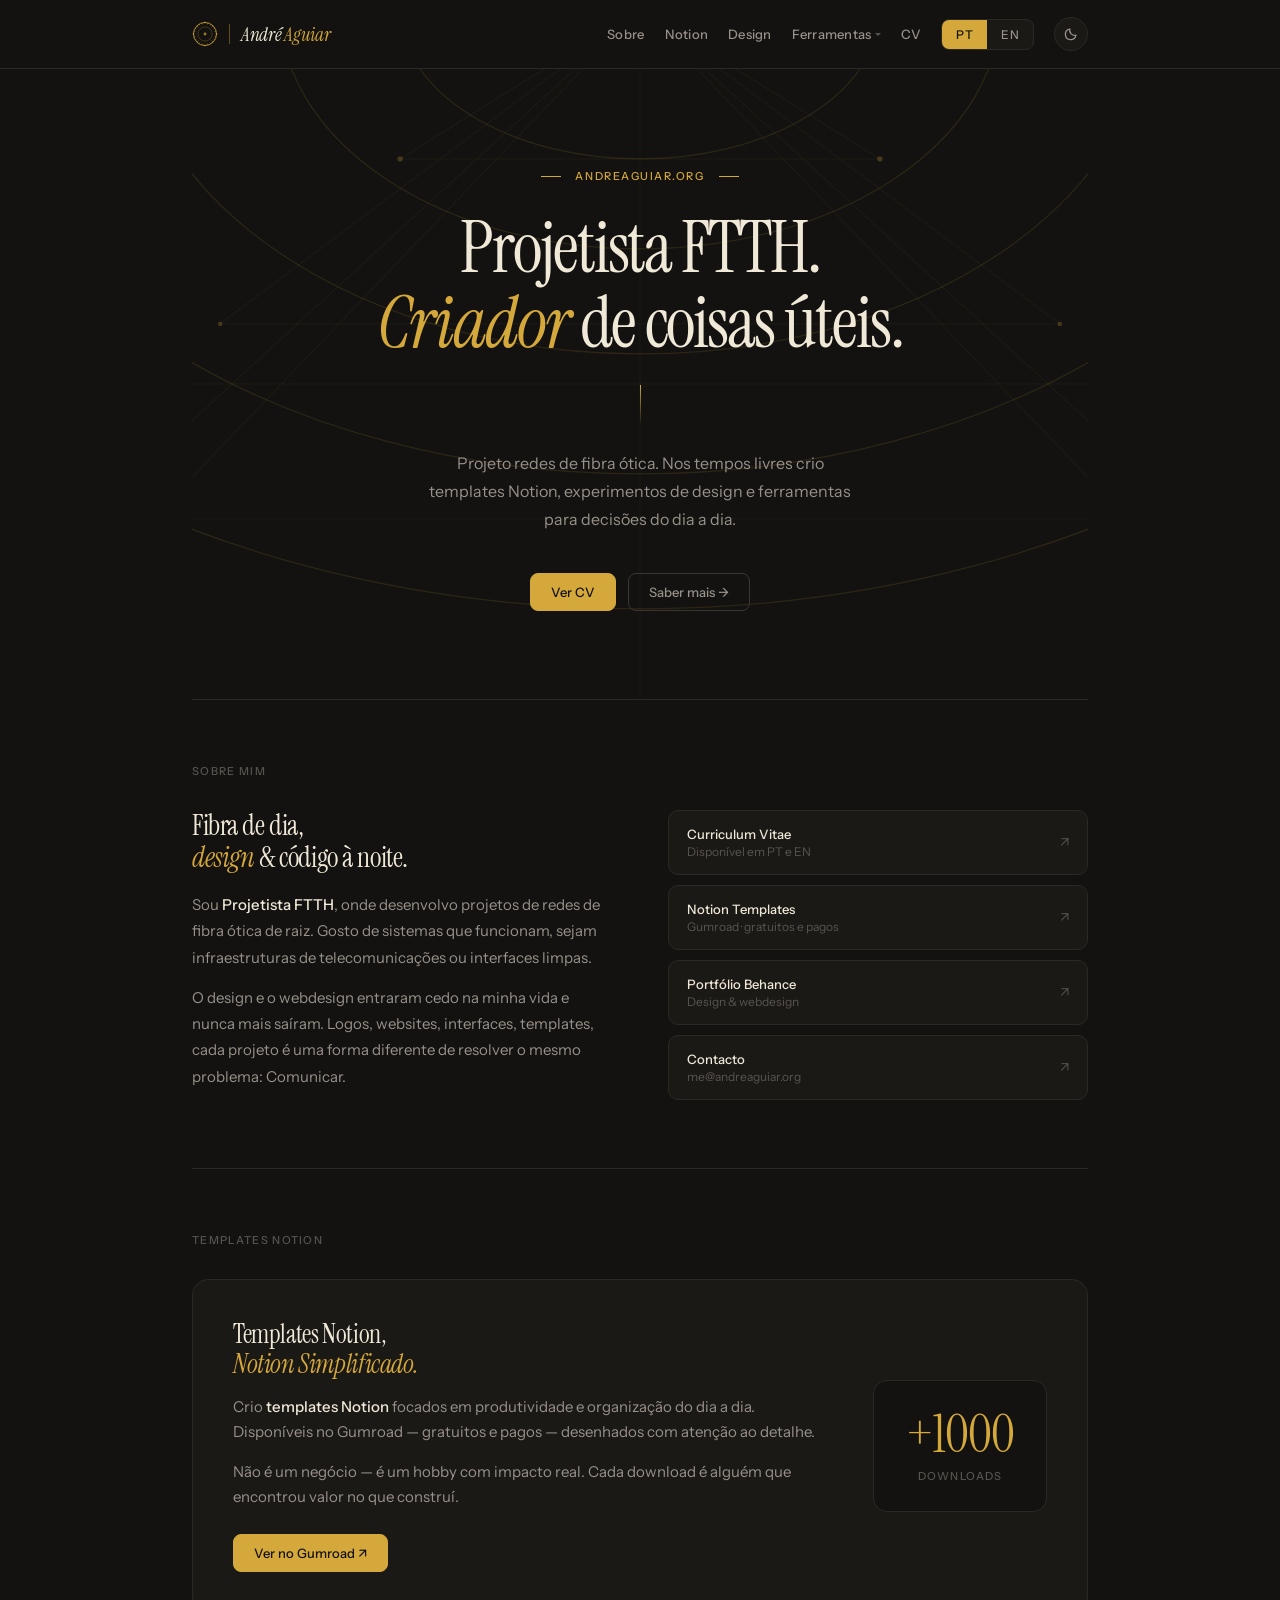
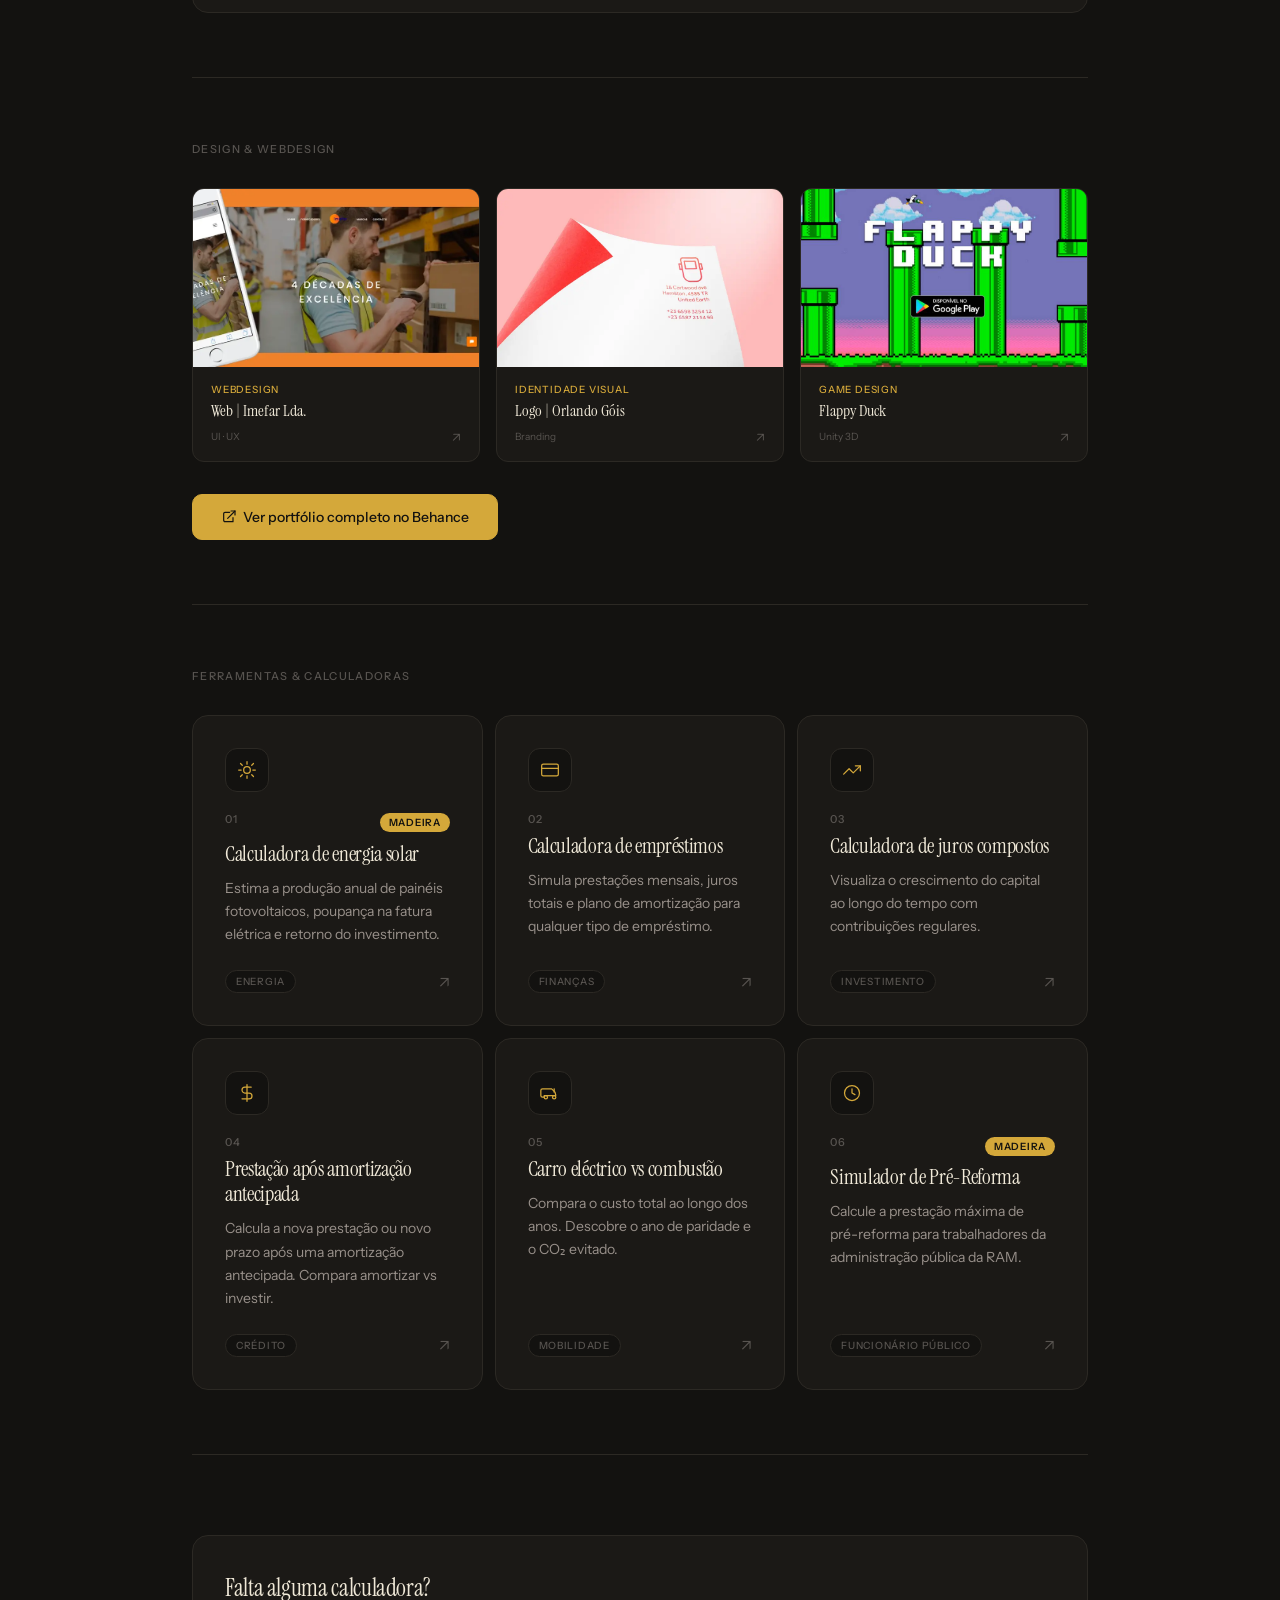
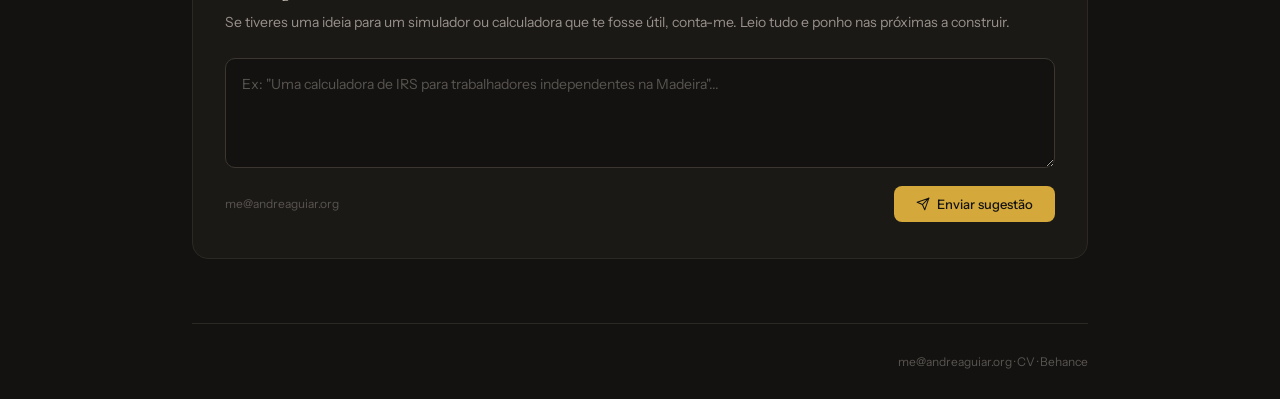
==== index.html @ e35b1e65 "Update about section bio text Co-Authored-By: Claude Sonnet 4.6 <noreply@anthropic.com>" ====
<!DOCTYPE html>
<html lang="pt" data-theme="dark" data-lang="pt">
<head>
  <meta charset="UTF-8">
<link rel="icon" href="favicon.png" type="image/png">
  <meta name="viewport" content="width=device-width, initial-scale=1.0">
  <title>André Aguiar</title>
  <meta name="description" content="Projetista FTTH, designer e criador de ferramentas digitais. Ilha da Madeira, Portugal.">
  <link rel="preconnect" href="https://fonts.googleapis.com">
  <link rel="preconnect" href="https://fonts.gstatic.com" crossorigin>
  <link href="https://fonts.googleapis.com/css2?family=Instrument+Serif:ital@0;1&family=Instrument+Sans:wght@400;500&display=swap" rel="stylesheet">
  <style>
    :root {
      --bg:      #f4efe6;
      --surface: #ece6d8;
      --surface2:#e2dace;
      --border:  #d6cfc2;
      --border2: #c5bdb0;
      --text:    #1c2238;
      --muted:   #5c6070;
      --hint:    #9ca2b2;
      --gold:    #b8912a;
    }
    [data-theme="dark"] {
      --bg:      #131210;
      --surface: #1b1916;
      --surface2:#23211d;
      --border:  #2c2924;
      --border2: #3b3730;
      --text:    #f0e9d8;
      --muted:   #98908a;
      --hint:    #585450;
      --gold:    #d4a83a;
    }
    [data-lang="pt"] [lang="en"] { display: none; }
    [data-lang="en"] [lang="pt"] { display: none; }
    *, *::before, *::after { box-sizing: border-box; margin: 0; padding: 0; }
    html { scroll-behavior: smooth; }
    body {
      font-family: 'Instrument Sans', sans-serif;
      background: var(--bg);
      color: var(--text);
      -webkit-font-smoothing: antialiased;
      transition: background .3s, color .3s;
    }
    a { color: inherit; }
    .wrap { max-width: 960px; margin: 0 auto; padding: 0 32px; }
    header {
      border-bottom: 1px solid var(--border);
      position: sticky; top: 0; z-index: 100;
      background: var(--bg); transition: background .3s;
    }
    .topbar { display: flex; align-items: center; justify-content: space-between; padding: 17px 0; }
    .logo { font-family: 'Instrument Serif', serif; font-size: 19px; text-decoration: none; color: var(--text); letter-spacing: -.015em; }
    .logo em { font-style: italic; color: var(--gold); }
    .nav { display: flex; align-items: center; gap: 20px; }
    .nav a { font-size: 13px; font-weight: 500; color: var(--muted); text-decoration: none; letter-spacing: .02em; transition: color .2s; }
    .nav a:hover { color: var(--text); }
    .lang-toggle { display: flex; border: 1px solid var(--border); border-radius: 8px; overflow: hidden; background: var(--surface); }
    .lang-btn { font-size: 12px; font-weight: 500; padding: 7px 14px; background: transparent; border: none; cursor: pointer; color: var(--muted); font-family: 'Instrument Sans', sans-serif; letter-spacing: .04em; transition: background .15s, color .15s; }
    .lang-btn.active { background: var(--gold); color: var(--bg); }
    .lang-btn:not(.active):hover { color: var(--text); }
    .theme-btn { width: 34px; height: 34px; border-radius: 50%; border: 1px solid var(--border); background: var(--surface); cursor: pointer; display: flex; align-items: center; justify-content: center; color: var(--muted); transition: border-color .2s, color .2s; }
    .theme-btn:hover { border-color: var(--border2); color: var(--text); }
    .theme-btn svg { width: 14px; height: 14px; stroke: currentColor; fill: none; stroke-width: 1.5; }
    .i-sun, .i-moon { display: none; }
    [data-theme="light"] .i-sun  { display: block; }
    [data-theme="dark"]  .i-moon { display: block; }
    /* ── LOGO (navbar) ── */
    .logo { display: inline-flex; align-items: center; gap: 11px; text-decoration: none; color: var(--text); flex-shrink: 0; }
    .logo-divider { width: 1px; height: 20px; background: var(--gold); opacity: .4; flex-shrink: 0; }
    .logo-name { font-family: 'Instrument Serif', serif; font-size: 19px; font-style: italic; font-weight: 400; letter-spacing: -.015em; white-space: nowrap; line-height: 1; }
    .logo-name em { font-style: italic; color: var(--gold); }

    .sec { padding: 64px 0; border-bottom: 1px solid var(--border); }
    .sec:last-of-type { border-bottom: none; }
    .sec-label { font-size: 11px; font-weight: 500; letter-spacing: .12em; text-transform: uppercase; color: var(--hint); margin-bottom: 32px; }
    .btn-outline { display: inline-flex; align-items: center; gap: 6px; font-size: 13px; font-weight: 500; padding: 10px 20px; border-radius: 8px; border: 1px solid var(--border2); background: transparent; color: var(--muted); text-decoration: none; font-family: inherit; transition: border-color .2s, color .2s; }
    .btn-outline:hover { border-color: var(--gold); color: var(--gold); }
    .btn-solid { display: inline-flex; align-items: center; gap: 6px; font-size: 13px; font-weight: 500; padding: 10px 20px; border-radius: 8px; border: 1px solid var(--gold); background: var(--gold); color: var(--bg); text-decoration: none; transition: opacity .2s; }
    .btn-solid:hover { opacity: .82; }
    .hero {
      padding: 100px 0 88px;
      border-bottom: 1px solid var(--border);
      position: relative;
      overflow: hidden;
      text-align: center;
    }
    .hero-bg {
      position: absolute; inset: 0;
      width: 100%; height: 100%;
      pointer-events: none; z-index: 0;
    }
    .hero-content { position: relative; z-index: 1; }
    .hero-kicker {
      font-size: 11px; font-weight: 500; letter-spacing: .14em;
      text-transform: uppercase; color: var(--gold);
      margin-bottom: 28px;
      display: flex; align-items: center; justify-content: center; gap: 14px;
      opacity: 0; animation: hFadeUp .6s ease forwards .05s;
    }
    .hero-kicker::before,
    .hero-kicker::after { content: ''; width: 20px; height: 1px; background: var(--gold); }
    .hero h1 {
      font-family: 'Instrument Serif', serif;
      font-size: clamp(42px, 6vw, 72px);
      font-weight: 400; line-height: 1.04;
      letter-spacing: -.028em; color: var(--text);
      max-width: 700px; margin: 0 auto 24px;
      opacity: 0; animation: hFadeUp .75s ease forwards .18s;
    }
    .hero h1 em { font-style: italic; color: var(--gold); }
    .hero-rule {
      width: 1px; height: 40px;
      background: linear-gradient(to bottom, var(--gold), transparent);
      margin: 0 auto 24px;
      opacity: 0; animation: hFadeUp .6s ease forwards .34s;
    }
    .hero-sub {
      font-size: 16px; color: var(--muted); line-height: 1.75;
      max-width: 440px; margin: 0 auto;
      opacity: 0; animation: hFadeUp .75s ease forwards .44s;
    }
    .hero-ctas {
      display: flex; gap: 12px; margin-top: 40px;
      flex-wrap: wrap; justify-content: center;
      opacity: 0; animation: hFadeUp .75s ease forwards .58s;
    }
    @keyframes hFadeUp {
      from { opacity: 0; transform: translateY(16px); }
      to   { opacity: 1; transform: translateY(0); }
    }
    .about-grid { display: grid; grid-template-columns: 1fr 1fr; gap: 56px; align-items: start; }
    .about-left h2 { font-family: 'Instrument Serif', serif; font-size: 28px; font-weight: 400; letter-spacing: -.015em; color: var(--text); line-height: 1.15; margin-bottom: 18px; }
    .about-left h2 em { font-style: italic; color: var(--gold); }
    .about-left p { font-size: 15px; color: var(--muted); line-height: 1.75; margin-bottom: 14px; }
    .about-left p:last-of-type { margin-bottom: 0; }
    .about-left strong { color: var(--text); font-weight: 500; }
    .about-right { display: flex; flex-direction: column; gap: 10px; }
    .link-card { display: flex; align-items: center; justify-content: space-between; padding: 15px 18px; border-radius: 10px; border: 1px solid var(--border); background: var(--surface); text-decoration: none; transition: border-color .2s, background .2s; }
    .link-card:hover { border-color: var(--gold); background: var(--surface2); }
    .lc-title { font-size: 13px; font-weight: 500; color: var(--text); }
    .lc-sub   { font-size: 12px; color: var(--hint); margin-top: 2px; }
    .lc-arrow { font-size: 14px; color: var(--hint); transition: transform .2s, color .2s; }
    .link-card:hover .lc-arrow { transform: translate(2px,-2px); color: var(--gold); }
    .notion-feature { display: grid; grid-template-columns: 1fr auto; gap: 48px; align-items: center; border: 1px solid var(--border); border-radius: 16px; padding: 40px; background: var(--surface); }
    .notion-text h2 { font-family: 'Instrument Serif', serif; font-size: 26px; font-weight: 400; letter-spacing: -.015em; color: var(--text); line-height: 1.15; margin-bottom: 14px; }
    .notion-text h2 em { font-style: italic; color: var(--gold); }
    .notion-text p { font-size: 15px; color: var(--muted); line-height: 1.7; margin-bottom: 14px; }
    .notion-text p:last-of-type { margin-bottom: 0; }
    .notion-text strong { color: var(--text); font-weight: 500; }
    .notion-ctas { display: flex; gap: 10px; margin-top: 24px; flex-wrap: wrap; }
    .notion-badge { display: flex; flex-direction: column; align-items: center; justify-content: center; border: 1px solid var(--border); border-radius: 14px; padding: 28px 32px; background: var(--bg); min-width: 148px; text-align: center; }
    .notion-badge-num { font-family: 'Instrument Serif', serif; font-size: 52px; font-weight: 400; color: var(--gold); line-height: 1; letter-spacing: -.02em; }
    .notion-badge-lbl { font-size: 11px; font-weight: 500; letter-spacing: .1em; text-transform: uppercase; color: var(--hint); margin-top: 8px; }
    .design-grid { display: grid; grid-template-columns: repeat(3,1fr); gap: 16px; }
    .design-card { border: 1px solid var(--border); border-radius: 12px; background: var(--surface); overflow: hidden; text-decoration: none; display: block; transition: border-color .2s, transform .2s; }
    .design-card:hover { border-color: var(--gold); transform: translateY(-2px); }
    .design-img { width: 100%; aspect-ratio: 16/10; overflow: hidden; background: var(--surface2); }
    .design-img img { width: 100%; height: 100%; object-fit: cover; display: block; transition: transform .3s; }
    .design-card:hover .design-img img { transform: scale(1.04); }
    .design-info { padding: 16px 18px; }
    .design-type { font-size: 10px; font-weight: 500; letter-spacing: .08em; text-transform: uppercase; color: var(--gold); margin-bottom: 5px; }
    .design-title { font-family: 'Instrument Serif', serif; font-size: 16px; font-weight: 400; color: var(--text); line-height: 1.2; }
    .design-footer { display: flex; align-items: center; justify-content: space-between; margin-top: 8px; }
    .design-tag { font-size: 10px; color: var(--hint); }
    .design-arrow { font-size: 13px; color: var(--hint); transition: transform .2s, color .2s; }
    .design-card:hover .design-arrow { transform: translate(2px,-2px); color: var(--gold); }
    .behance-link { display: flex; align-items: center; gap: 8px; margin-top: 24px; font-size: 13px; color: var(--muted); text-decoration: none; transition: color .2s; }
    .behance-link:hover { color: var(--gold); }
    /* ── NAV DROPDOWN ── */
    .nav-has-drop { position: relative; display: flex; align-items: center; }
    .nav-drop-trigger { font-size: 13px; font-weight: 500; color: var(--muted); text-decoration: none; letter-spacing: .02em; transition: color .2s; display: inline-flex; align-items: center; gap: 3px; cursor: default; background: none; border: none; padding: 0; font-family: inherit; }
    .nav-drop-trigger::after { content: ''; display: inline-block; width: 0; height: 0; border-left: 3px solid transparent; border-right: 3px solid transparent; border-top: 3.5px solid currentColor; opacity: .5; transition: transform .2s, opacity .2s; margin-top: 1px; }
    .nav-has-drop:hover .nav-drop-trigger, .nav-drop-trigger.is-open { color: var(--text); }
    .nav-drop-trigger.is-open::after { transform: rotate(180deg); opacity: 1; }

    .nav-drop {
      position: fixed;
      width: 376px;
      background: var(--surface);
      border: 1px solid var(--border);
      border-radius: 14px;
      box-shadow: 0 12px 40px rgba(0,0,0,.18), 0 2px 10px rgba(0,0,0,.08);
      padding: 7px;
      display: grid;
      grid-template-columns: 1fr 1fr;
      gap: 3px;
      opacity: 0;
      pointer-events: none;
      transform: translateX(-50%) translateY(-6px);
      transition: opacity .18s ease, transform .18s ease;
      z-index: 999;
    }
    .nav-drop.open { opacity: 1; pointer-events: auto; transform: translateX(-50%) translateY(0); }
    .nd-item { display: flex; align-items: center; gap: 9px; padding: 9px 10px; border-radius: 9px; text-decoration: none; transition: background .15s; }
    .nd-item:not(.nd-maint):hover { background: var(--surface2); }
    .nd-icon { width: 30px; height: 30px; flex-shrink: 0; border-radius: 7px; border: 1px solid var(--border); background: var(--bg); display: flex; align-items: center; justify-content: center; transition: border-color .15s; }
    .nd-item:hover .nd-icon { border-color: var(--gold); }
    .nd-icon svg { width: 13px; height: 13px; stroke: var(--gold); fill: none; stroke-width: 1.6; stroke-linecap: round; stroke-linejoin: round; }
    .nd-body { display: flex; flex-direction: column; gap: 2px; min-width: 0; }
    .nd-name { font-size: 12px; font-weight: 500; color: var(--text); line-height: 1.3; display: block; }
    .nd-tag { font-size: 10px; color: var(--hint); letter-spacing: .05em; text-transform: uppercase; display: block; }
    .nd-maint { opacity: .42; cursor: default; }
    .nd-maint .nd-tag { border: 1px dashed var(--hint); border-radius: 20px; padding: 1px 6px; display: inline-block; margin-top: 1px; }

    .tools-grid { display: grid; grid-template-columns: repeat(auto-fill, minmax(280px,1fr)); gap: 12px; }
    .t-card { background: var(--surface); border: 1px solid var(--border); border-radius: 16px; padding: 32px; display: flex; flex-direction: column; text-decoration: none; transition: border-color .2s, background .2s, transform .2s; }
    .t-card:hover { border-color: var(--gold); background: var(--surface2); transform: translateY(-3px); }
    .t-icon { width: 44px; height: 44px; border-radius: 12px; border: 1px solid var(--border); background: var(--bg); display: flex; align-items: center; justify-content: center; margin-bottom: 20px; flex-shrink: 0; transition: border-color .2s; }
    .t-icon svg { width: 20px; height: 20px; stroke: var(--gold); fill: none; stroke-width: 1.5; stroke-linecap: round; stroke-linejoin: round; }
    .t-card:hover .t-icon { border-color: var(--gold); }
    .t-num { font-size: 11px; color: var(--hint); font-weight: 500; letter-spacing: .1em; margin-bottom: 8px; }
    .t-card h3 { font-family: 'Instrument Serif', serif; font-size: 21px; font-weight: 400; color: var(--text); line-height: 1.2; letter-spacing: -.015em; margin-bottom: 10px; }
    .t-card p { font-size: 14px; color: var(--muted); line-height: 1.65; flex: 1; margin-bottom: 24px; }
    .t-foot { display: flex; align-items: center; justify-content: space-between; margin-top: auto; }
    .t-tag { font-size: 10px; font-weight: 500; padding: 4px 10px; border-radius: 20px; background: var(--bg); color: var(--hint); text-transform: uppercase; letter-spacing: .07em; border: 1px solid var(--border); }
    .t-arrow { font-size: 16px; color: var(--hint); transition: transform .2s, color .2s; }
    .t-card:hover .t-arrow { transform: translate(3px,-3px); color: var(--gold); }
    .t-card.soon { pointer-events: none; opacity: .72; }
    .t-card.soon:hover { border-color: var(--border); background: var(--surface); transform: none; }
    .t-card.manutencao { pointer-events: none; opacity: .6; }
    .t-card.manutencao:hover { border-color: var(--border); background: var(--surface); transform: none; }
    .t-badge-manut { font-size: 10px; font-weight: 600; padding: 4px 10px; border-radius: 20px; background: var(--bg); color: var(--hint); text-transform: uppercase; letter-spacing: .07em; border: 1px dashed var(--hint); display: flex; align-items: center; gap: 5px; }
    .t-badge-manut::before { content: ''; display: inline-block; width: 6px; height: 6px; border-radius: 50%; background: var(--hint); animation: blink 1.4s ease-in-out infinite; }
    @keyframes blink { 0%,100%{opacity:1} 50%{opacity:.3} }
    .t-badge-ram { font-size: 10px; font-weight: 600; padding: 3px 9px; border-radius: 20px; background: var(--gold); color: var(--bg); text-transform: uppercase; letter-spacing: .07em; flex-shrink: 0; }
    .t-num-row { display: flex; align-items: center; justify-content: space-between; margin-bottom: 8px; }
    /* ── SUGGEST BOX ── */
    .suggest-card { background: var(--surface); border: 1px solid var(--border); border-radius: 16px; padding: 36px 32px; }
    .suggest-card h3 { font-family: 'Instrument Serif', serif; font-size: 24px; font-weight: 400; color: var(--text); margin-bottom: 8px; letter-spacing: -.015em; }
    .suggest-card > p { font-size: 14px; color: var(--muted); margin-bottom: 24px; line-height: 1.65; }
    .suggest-textarea { width: 100%; min-height: 110px; padding: 14px 16px; font-family: 'Instrument Sans', sans-serif; font-size: 14px; color: var(--text); background: var(--bg); border: 1px solid var(--border2); border-radius: 10px; resize: vertical; outline: none; transition: border-color .2s; line-height: 1.6; }
    .suggest-textarea:focus { border-color: var(--gold); }
    .suggest-textarea::placeholder { color: var(--hint); }
    .suggest-footer { display: flex; align-items: center; justify-content: space-between; margin-top: 14px; flex-wrap: wrap; gap: 10px; }
    .suggest-note { font-size: 12px; color: var(--hint); }
    .suggest-btn { display: inline-flex; align-items: center; gap: 7px; padding: 10px 22px; background: var(--gold); color: var(--bg); border: none; border-radius: 8px; font-family: 'Instrument Sans', sans-serif; font-size: 13px; font-weight: 500; cursor: pointer; transition: opacity .2s; }
    .suggest-btn:hover { opacity: .82; }
    .suggest-btn:disabled { opacity: .45; cursor: default; }
    .t-soon {
      display: inline-flex; align-items: center; gap: 5px;
      font-size: 10px; font-weight: 500; letter-spacing: .1em; text-transform: uppercase;
      color: var(--gold); background: transparent;
      border: 1px solid var(--gold); border-radius: 20px;
      padding: 3px 10px; margin-bottom: 10px;
    }
    footer { border-top: 1px solid var(--border); padding: 30px 0; display: flex; align-items: center; justify-content: space-between; flex-wrap: wrap; gap: 12px; }
    .f-left { display: flex; align-items: center; gap: 8px; }
    .dot { width: 7px; height: 7px; border-radius: 50%; background: #4caf7d; }
    footer p { font-size: 12px; color: var(--hint); }
    footer a { color: var(--hint); text-decoration: none; transition: color .2s; }
    footer a:hover { color: var(--muted); }
    @media (max-width: 720px) {
      .wrap { padding: 0 20px; }
      .hero { padding: 64px 0 52px; }
      .about-grid { grid-template-columns: 1fr; gap: 36px; }
      .notion-feature { grid-template-columns: 1fr; gap: 28px; padding: 28px; }
      .design-grid { grid-template-columns: 1fr 1fr; }
      .nav a { display: none; }
      .lang-toggle, .theme-btn { display: flex; }
    }
    @media (max-width: 480px) {
      .design-grid { grid-template-columns: 1fr; }
    }
  </style>
</head>
<body>
<header>
  <div class="wrap">
    <nav class="topbar">
      <a class="logo" href="#">
        <svg width="26" height="26" viewBox="0 0 44 44" fill="none" color="var(--gold)" aria-hidden="true">
          <circle cx="22" cy="22" r="19.5" stroke="currentColor" stroke-width="1.4"/>
          <circle cx="22" cy="22" r="12" stroke="currentColor" stroke-width="0.85" opacity=".5"/>
          <circle cx="22" cy="22" r="2.4" fill="currentColor" opacity=".7"/>
          <polygon points="22,0.5 23.5,4 22,2.8 20.5,4" fill="currentColor"/>
          <polygon points="22,43.5 20.5,40 22,41.2 23.5,40" fill="currentColor"/>
          <polygon points="43.5,22 40,20.5 41.2,22 40,23.5" fill="currentColor"/>
          <polygon points="0.5,22 4,23.5 2.8,22 4,20.5" fill="currentColor"/>
          <g stroke="currentColor" opacity=".7">
            <line x1="22" y1="2.5" x2="22" y2="5.2" stroke-width="0.85" transform="rotate(15 22 22)"/>
            <line x1="22" y1="2.5" x2="22" y2="5.2" stroke-width="0.85" transform="rotate(30 22 22)"/>
            <line x1="22" y1="2.5" x2="22" y2="6.2" stroke-width="1.1"  transform="rotate(45 22 22)"/>
            <line x1="22" y1="2.5" x2="22" y2="5.2" stroke-width="0.85" transform="rotate(60 22 22)"/>
            <line x1="22" y1="2.5" x2="22" y2="5.2" stroke-width="0.85" transform="rotate(75 22 22)"/>
            <line x1="22" y1="2.5" x2="22" y2="5.2" stroke-width="0.85" transform="rotate(105 22 22)"/>
            <line x1="22" y1="2.5" x2="22" y2="5.2" stroke-width="0.85" transform="rotate(120 22 22)"/>
            <line x1="22" y1="2.5" x2="22" y2="6.2" stroke-width="1.1"  transform="rotate(135 22 22)"/>
            <line x1="22" y1="2.5" x2="22" y2="5.2" stroke-width="0.85" transform="rotate(150 22 22)"/>
            <line x1="22" y1="2.5" x2="22" y2="5.2" stroke-width="0.85" transform="rotate(165 22 22)"/>
            <line x1="22" y1="2.5" x2="22" y2="5.2" stroke-width="0.85" transform="rotate(195 22 22)"/>
            <line x1="22" y1="2.5" x2="22" y2="5.2" stroke-width="0.85" transform="rotate(210 22 22)"/>
            <line x1="22" y1="2.5" x2="22" y2="6.2" stroke-width="1.1"  transform="rotate(225 22 22)"/>
            <line x1="22" y1="2.5" x2="22" y2="5.2" stroke-width="0.85" transform="rotate(240 22 22)"/>
            <line x1="22" y1="2.5" x2="22" y2="5.2" stroke-width="0.85" transform="rotate(255 22 22)"/>
            <line x1="22" y1="2.5" x2="22" y2="5.2" stroke-width="0.85" transform="rotate(285 22 22)"/>
            <line x1="22" y1="2.5" x2="22" y2="5.2" stroke-width="0.85" transform="rotate(300 22 22)"/>
            <line x1="22" y1="2.5" x2="22" y2="6.2" stroke-width="1.1"  transform="rotate(315 22 22)"/>
            <line x1="22" y1="2.5" x2="22" y2="5.2" stroke-width="0.85" transform="rotate(330 22 22)"/>
            <line x1="22" y1="2.5" x2="22" y2="5.2" stroke-width="0.85" transform="rotate(345 22 22)"/>
          </g>
        </svg>
        <div class="logo-divider"></div>
        <span class="logo-name">André <em>Aguiar</em></span>
      </a>
      <div class="nav">
        <a lang="pt" href="#sobre">Sobre</a>
        <a lang="en" href="#sobre">About</a>
        <a href="#notion">Notion</a>
        <a href="#design">Design</a>
        <div class="nav-has-drop" id="navHasDrop">
          <button class="nav-drop-trigger" lang="pt" id="ndTriggerPT">Ferramentas</button>
          <button class="nav-drop-trigger" lang="en" id="ndTriggerEN">Tools</button>
        </div>
        <a href="cv.html">CV</a>
        <div class="lang-toggle">
          <button class="lang-btn active" id="btnPT">PT</button>
          <button class="lang-btn" id="btnEN">EN</button>
        </div>
        <button class="theme-btn" id="themeBtn" aria-label="Alternar tema">
          <svg class="i-sun" viewBox="0 0 16 16"><circle cx="8" cy="8" r="3"/><line x1="8" y1="1" x2="8" y2="2.5"/><line x1="8" y1="13.5" x2="8" y2="15"/><line x1="1" y1="8" x2="2.5" y2="8"/><line x1="13.5" y1="8" x2="15" y2="8"/><line x1="3.05" y1="3.05" x2="4.1" y2="4.1"/><line x1="11.9" y1="11.9" x2="12.95" y2="12.95"/><line x1="12.95" y1="3.05" x2="11.9" y2="4.1"/><line x1="4.1" y1="11.9" x2="3.05" y2="12.95"/></svg>
          <svg class="i-moon" viewBox="0 0 16 16"><path d="M13.5 9.5A6 6 0 0 1 6.5 2.5a6 6 0 1 0 7 7z"/></svg>
        </button>
      </div>
    </nav>
  </div>
</header>

<main>
<div class="wrap">
  <section class="hero">
    <svg class="hero-bg" viewBox="0 0 960 420" preserveAspectRatio="xMidYMid slice" aria-hidden="true" fill="none">
      <g opacity=".13" stroke="var(--gold)" stroke-width=".8">
        <ellipse cx="480" cy="-40" rx="160" ry="100"/>
        <ellipse cx="480" cy="-40" rx="240" ry="160"/>
        <ellipse cx="480" cy="-40" rx="340" ry="230"/>
        <ellipse cx="480" cy="-40" rx="460" ry="310"/>
        <ellipse cx="480" cy="-40" rx="600" ry="400"/>
      </g>
      <line x1="480" y1="0" x2="480" y2="420" stroke="var(--gold)" stroke-width=".5" opacity=".07"/>
      <line x1="0" y1="210" x2="960" y2="210" stroke="var(--gold)" stroke-width=".5" opacity=".07"/>
      <g fill="var(--gold)" opacity=".25">
        <circle cx="480" cy="-40" r="2.5"/>
        <circle cx="320" cy="60"  r="1.8"/>
        <circle cx="640" cy="60"  r="1.8"/>
        <circle cx="200" cy="170" r="1.5"/>
        <circle cx="760" cy="170" r="1.5"/>
        <circle cx="110" cy="300" r="1.3"/>
        <circle cx="850" cy="300" r="1.3"/>
      </g>
      <g stroke="var(--gold)" stroke-width=".5" opacity=".09">
        <line x1="480" y1="-40" x2="320" y2="60"/>
        <line x1="480" y1="-40" x2="640" y2="60"/>
        <line x1="480" y1="-40" x2="200" y2="170"/>
        <line x1="480" y1="-40" x2="760" y2="170"/>
        <line x1="480" y1="-40" x2="110" y2="300"/>
        <line x1="480" y1="-40" x2="850" y2="300"/>
        <line x1="480" y1="-40" x2="40"  y2="420"/>
        <line x1="480" y1="-40" x2="920" y2="420"/>
      </g>
      <g stroke="var(--gold)" stroke-width=".5" opacity=".07">
        <line x1="320" y1="60"  x2="640" y2="60"/>
        <line x1="200" y1="170" x2="760" y2="170"/>
        <line x1="110" y1="300" x2="850" y2="300"/>
      </g>
      <g stroke="var(--gold)" stroke-width=".7" opacity=".12">
        <path d="M0 40 L0 0 L40 0"/>
        <path d="M960 40 L960 0 L920 0"/>
        <path d="M0 380 L0 420 L40 420"/>
        <path d="M960 380 L960 420 L920 420"/>
      </g>
    </svg>
    <div class="hero-content">
      <p class="hero-kicker">andreaguiar.org</p>
      <h1>
        <span lang="pt">Projetista FTTH.<br><em>Criador</em> de coisas úteis.</span>
        <span lang="en">FTTH Designer.<br><em>Builder</em> of useful things.</span>
      </h1>
      <div class="hero-rule"></div>
      <p class="hero-sub" lang="pt">Projeto redes de fibra ótica. Nos tempos livres crio templates Notion, experimentos de design e ferramentas para decisões do dia a dia.</p>
      <p class="hero-sub" lang="en">I design fibre optic networks. In my spare time I build Notion templates, design experiments and tools for everyday decisions.</p>
      <div class="hero-ctas">
        <a class="btn-solid" href="cv.html"><span lang="pt">Ver CV</span><span lang="en">View CV</span></a>
        <a class="btn-outline" href="#sobre"><span lang="pt">Saber mais →</span><span lang="en">Learn more →</span></a>
      </div>
    </div>
  </section>
  <section class="sec" id="sobre">
    <p class="sec-label" lang="pt">sobre mim</p>
    <p class="sec-label" lang="en">about</p>
    <div class="about-grid">
      <div class="about-left">
        <h2>
          <span lang="pt">Fibra de dia,<br><em>design</em> &amp; código à noite.</span>
          <span lang="en">Fibre by day,<br><em>design</em> &amp; code by night.</span>
        </h2>
        <p lang="pt">Sou <strong>Projetista FTTH</strong>, onde desenvolvo projetos de redes de fibra ótica de raiz. Gosto de sistemas que funcionam, sejam infraestruturas de telecomunicações ou interfaces limpas.</p>
        <p lang="en">I'm an <strong>FTTH Designer</strong>, developing fibre optic network projects from scratch. I like systems that work, whether that's telecom infrastructure or clean interfaces.</p>
        <p lang="pt">O design e o webdesign entraram cedo na minha vida e nunca mais saíram. Logos, websites, interfaces, templates, cada projeto é uma forma diferente de resolver o mesmo problema: Comunicar.</p>
        <p lang="en">Design and webdesign came into my life early and never left. Logos, websites, interfaces, templates — each project is a different way of solving the same problem: Communicate.</p>
      </div>
      <div class="about-right">
        <a class="link-card" href="cv.html">
          <div><div class="lc-title">Curriculum Vitae</div><div class="lc-sub" lang="pt">Disponível em PT e EN</div><div class="lc-sub" lang="en">Available in PT and EN</div></div>
          <span class="lc-arrow">↗</span>
        </a>
        <a class="link-card" href="https://andre1aguiar.gumroad.com/" target="_blank" rel="noopener">
          <div><div class="lc-title">Notion Templates</div><div class="lc-sub" lang="pt">Gumroad · gratuitos e pagos</div><div class="lc-sub" lang="en">Gumroad · free &amp; paid</div></div>
          <span class="lc-arrow">↗</span>
        </a>
        <a class="link-card" href="https://www.behance.net/andreaguiar007" target="_blank" rel="noopener">
          <div><div class="lc-title" lang="pt">Portfólio Behance</div><div class="lc-title" lang="en">Behance Portfolio</div><div class="lc-sub">Design &amp; webdesign</div></div>
          <span class="lc-arrow">↗</span>
        </a>
        <a class="link-card" href="mailto:me@andreaguiar.org">
          <div><div class="lc-title" lang="pt">Contacto</div><div class="lc-title" lang="en">Contact</div><div class="lc-sub">me@andreaguiar.org</div></div>
          <span class="lc-arrow">↗</span>
        </a>
      </div>
    </div>
  </section>
  <section class="sec" id="notion">
    <p class="sec-label" lang="pt">templates notion</p>
    <p class="sec-label" lang="en">notion templates</p>
    <div class="notion-feature">
      <div class="notion-text">
        <h2><span lang="pt">Templates Notion,<br><em>Notion Simplificado.</em></span><span lang="en">Personal organisation,<br><em>simplified.</em></span></h2>
        <p lang="pt">Crio <strong>templates Notion</strong> focados em produtividade e organização do dia a dia. Disponíveis no Gumroad — gratuitos e pagos — desenhados com atenção ao detalhe.</p>
        <p lang="en">I build <strong>Notion templates</strong> focused on productivity and day-to-day organisation. Available on Gumroad — free and paid — designed with care.</p>
        <p lang="pt">Não é um negócio — é um hobby com impacto real. Cada download é alguém que encontrou valor no que construí.</p>
        <p lang="en">Not a business — a hobby with real impact. Every download is someone who found value in what I built.</p>
        <div class="notion-ctas">
          <a class="btn-solid" href="https://andre1aguiar.gumroad.com/" target="_blank" rel="noopener"><span lang="pt">Ver no Gumroad ↗</span><span lang="en">View on Gumroad ↗</span></a>
        </div>
      </div>
      <div class="notion-badge">
        <div class="notion-badge-num">+1000</div>
        <div class="notion-badge-lbl">downloads</div>
      </div>
    </div>
  </section>
  <section class="sec" id="design">
    <p class="sec-label">design &amp; webdesign</p>
    <div class="design-grid">
      <a class="design-card" href="https://www.behance.net/gallery/81604955/Web-Imefar-Lda" target="_blank" rel="noopener">
        <div class="design-img"><img src="[data-uri]" alt="Web design Imefar Lda." loading="lazy"></div>
        <div class="design-info">
          <div class="design-type">Webdesign</div>
          <div class="design-title">Web | Imefar Lda.</div>
          <div class="design-footer"><span class="design-tag">UI · UX</span><span class="design-arrow">↗</span></div>
        </div>
      </a>
      <a class="design-card" href="https://www.behance.net/gallery/69908757/Logo-Orlando-Gois-Serralharia-e-Canalizacoes" target="_blank" rel="noopener">
        <div class="design-img"><img src="[data-uri]" alt="Logo Orlando Góis" loading="lazy"></div>
        <div class="design-info">
          <div class="design-type" lang="pt">Identidade visual</div>
          <div class="design-type" lang="en">Brand identity</div>
          <div class="design-title">Logo | Orlando Góis</div>
          <div class="design-footer"><span class="design-tag">Branding</span><span class="design-arrow">↗</span></div>
        </div>
      </a>
      <a class="design-card" href="https://www.behance.net/gallery/75807887/Game-Design-Flappy-Duck" target="_blank" rel="noopener">
        <div class="design-img"><img src="[data-uri]" alt="Game Design Flappy Duck" loading="lazy"></div>
        <div class="design-info">
          <div class="design-type">Game design</div>
          <div class="design-title">Flappy Duck</div>
          <div class="design-footer"><span class="design-tag">Unity 3D</span><span class="design-arrow">↗</span></div>
        </div>
      </a>
    </div>
    <div style="margin-top:32px;">
      <a class="btn-solid" href="https://www.behance.net/andreaguiar007" target="_blank" rel="noopener" style="font-size:14px;padding:13px 28px;border-radius:10px;">
        <svg width="16" height="16" viewBox="0 0 24 24" fill="none" stroke="currentColor" stroke-width="1.8" stroke-linecap="round" stroke-linejoin="round"><path d="M18 13v6m0 0H6a2 2 0 0 1-2-2V7a2 2 0 0 1 2-2h7"/><polyline points="15 3 21 3 21 9"/><line x1="10" y1="14" x2="21" y2="3"/></svg>
        <span lang="pt">Ver portfólio completo no Behance</span>
        <span lang="en">View full portfolio on Behance</span>
      </a>
    </div>
  </section>
  <section class="sec" id="ferramentas">
    <p class="sec-label" lang="pt">ferramentas &amp; calculadoras</p>
    <p class="sec-label" lang="en">tools &amp; calculators</p>
    <div class="tools-grid">

      <a class="t-card" href="solar.html">
        <div class="t-icon"><svg viewBox="0 0 24 24"><circle cx="12" cy="12" r="4"/><line x1="12" y1="2" x2="12" y2="5"/><line x1="12" y1="19" x2="12" y2="22"/><line x1="4.22" y1="4.22" x2="6.34" y2="6.34"/><line x1="17.66" y1="17.66" x2="19.78" y2="19.78"/><line x1="2" y1="12" x2="5" y2="12"/><line x1="19" y1="12" x2="22" y2="12"/><line x1="4.22" y1="19.78" x2="6.34" y2="17.66"/><line x1="17.66" y1="6.34" x2="19.78" y2="4.22"/></svg></div>
        <div class="t-num-row"><span class="t-num">01</span><span class="t-badge-ram">Madeira</span></div>
        <h3 lang="pt">Calculadora de energia solar</h3>
        <h3 lang="en">Solar energy calculator</h3>
        <p lang="pt">Estima a produção anual de painéis fotovoltaicos, poupança na fatura elétrica e retorno do investimento.</p>
        <p lang="en">Estimates annual panel output, electricity bill savings and return on investment.</p>
        <div class="t-foot"><span class="t-tag" lang="pt">energia</span><span class="t-tag" lang="en">energy</span><span class="t-arrow">↗</span></div>
      </a>

      <a class="t-card" href="emprestimos.html">
        <div class="t-icon"><svg viewBox="0 0 24 24"><rect x="2" y="5" width="20" height="14" rx="2"/><line x1="2" y1="10" x2="22" y2="10"/></svg></div>
        <span class="t-num">02</span>
        <h3 lang="pt">Calculadora de empréstimos</h3>
        <h3 lang="en">Loan calculator</h3>
        <p lang="pt">Simula prestações mensais, juros totais e plano de amortização para qualquer tipo de empréstimo.</p>
        <p lang="en">Simulates monthly payments, total interest and amortisation plan for any type of loan.</p>
        <div class="t-foot"><span class="t-tag" lang="pt">finanças</span><span class="t-tag" lang="en">finance</span><span class="t-arrow">↗</span></div>
      </a>

      <a class="t-card" href="juros-compostos.html">
        <div class="t-icon"><svg viewBox="0 0 24 24"><polyline points="22 7 13.5 15.5 8.5 10.5 2 17"/><polyline points="16 7 22 7 22 13"/></svg></div>
        <span class="t-num">03</span>
        <h3 lang="pt">Calculadora de juros compostos</h3>
        <h3 lang="en">Compound interest calculator</h3>
        <p lang="pt">Visualiza o crescimento do capital ao longo do tempo com contribuições regulares.</p>
        <p lang="en">Visualises capital growth over time with regular contributions.</p>
        <div class="t-foot"><span class="t-tag" lang="pt">investimento</span><span class="t-tag" lang="en">investment</span><span class="t-arrow">↗</span></div>
      </a>

      <a class="t-card" href="amortizacao.html">
        <div class="t-icon"><svg viewBox="0 0 24 24"><path d="M12 2v20M17 5H9.5a3.5 3.5 0 1 0 0 7h5a3.5 3.5 0 1 1 0 7H6"/></svg></div>
        <span class="t-num">04</span>
        <h3 lang="pt">Prestação após amortização antecipada</h3>
        <h3 lang="en">Payment after early repayment</h3>
        <p lang="pt">Calcula a nova prestação ou novo prazo após uma amortização antecipada. Compara amortizar vs investir.</p>
        <p lang="en">Calculates the new payment or new term after early repayment. Compares prepaying vs investing.</p>
        <div class="t-foot"><span class="t-tag" lang="pt">crédito</span><span class="t-tag" lang="en">credit</span><span class="t-arrow">↗</span></div>
      </a>

      <a class="t-card" href="eletrico-vs-combustao.html">
        <div class="t-icon"><svg viewBox="0 0 24 24"><path d="M5 17H3a2 2 0 0 1-2-2V9a2 2 0 0 1 2-2h11l4 4 1 4H5z"/><circle cx="7" cy="17" r="2"/><circle cx="17" cy="17" r="2"/><path d="M17 11V7"/></svg></div>
        <span class="t-num">05</span>
        <h3 lang="pt">Carro eléctrico vs combustão</h3>
        <h3 lang="en">Electric vs combustion car</h3>
        <p lang="pt">Compara o custo total ao longo dos anos. Descobre o ano de paridade e o CO₂ evitado.</p>
        <p lang="en">Compares total cost over the years. Discover the parity year and CO₂ avoided.</p>
        <div class="t-foot"><span class="t-tag" lang="pt">mobilidade</span><span class="t-tag" lang="en">mobility</span><span class="t-arrow">↗</span></div>
      </a>

      <a class="t-card" href="pre-reforma.html">
        <div class="t-icon"><svg viewBox="0 0 24 24" fill="none" stroke="currentColor" stroke-width="1.5" stroke-linecap="round" stroke-linejoin="round"><circle cx="12" cy="12" r="9"/><polyline points="12 7 12 12 15.5 14"/></svg></div>
        <div class="t-num-row"><span class="t-num">06</span><span class="t-badge-ram">Madeira</span></div>
        <h3 lang="pt">Simulador de Pré-Reforma</h3>
        <h3 lang="en">Pre-Retirement Simulator</h3>
        <p lang="pt">Calcule a prestação máxima de pré-reforma para trabalhadores da administração pública da RAM.</p>
        <p lang="en">Calculate the maximum pre-retirement allowance for RAM public administration workers.</p>
        <div class="t-foot"><span class="t-tag" lang="pt">funcionário público</span><span class="t-tag" lang="en">public sector</span><span class="t-arrow">↗</span></div>
      </a>

    </div>
  </section>

  <section class="sec" id="sugestoes" style="margin-top:16px;">
    <div class="suggest-card">
      <h3 lang="pt">Falta alguma calculadora?</h3>
      <h3 lang="en">Missing a calculator?</h3>
      <p lang="pt">Se tiveres uma ideia para um simulador ou calculadora que te fosse útil, conta-me. Leio tudo e ponho nas próximas a construir.</p>
      <p lang="en">If you have an idea for a simulator or calculator that would be useful to you, let me know. I read everything and add it to the build queue.</p>
      <textarea class="suggest-textarea" id="suggestText" lang="pt" placeholder="Ex: &quot;Uma calculadora de IRS para trabalhadores independentes na Madeira&quot;..."></textarea>
      <div class="suggest-footer">
        <span class="suggest-note">me@andreaguiar.org</span>
        <button class="suggest-btn" id="suggestBtn" onclick="enviarSugestao()">
          <svg width="14" height="14" viewBox="0 0 24 24" fill="none" stroke="currentColor" stroke-width="1.8" stroke-linecap="round" stroke-linejoin="round"><line x1="22" y1="2" x2="11" y2="13"/><polygon points="22 2 15 22 11 13 2 9 22 2"/></svg>
          <span lang="pt">Enviar sugestão</span>
          <span lang="en">Send suggestion</span>
        </button>
      </div>
    </div>
  </section>

</div>
</main>

<div class="wrap">
  <footer>
    <div class="f-left"></div>
    <p><a href="mailto:me@andreaguiar.org">me@andreaguiar.org</a> · <a href="cv.html">CV</a> · <a href="https://www.behance.net/andreaguiar007" target="_blank" rel="noopener">Behance</a></p>
  </footer>
</div>

<!-- NAV DROPDOWN PANEL -->
<div class="nav-drop" id="navDrop" role="menu">

  <a class="nd-item" href="solar.html">
    <span class="nd-icon"><svg viewBox="0 0 24 24"><circle cx="12" cy="12" r="4"/><line x1="12" y1="2" x2="12" y2="5"/><line x1="12" y1="19" x2="12" y2="22"/><line x1="4.22" y1="4.22" x2="6.34" y2="6.34"/><line x1="17.66" y1="17.66" x2="19.78" y2="19.78"/><line x1="2" y1="12" x2="5" y2="12"/><line x1="19" y1="12" x2="22" y2="12"/><line x1="4.22" y1="19.78" x2="6.34" y2="17.66"/><line x1="17.66" y1="6.34" x2="19.78" y2="4.22"/></svg></span>
    <span class="nd-body">
      <span class="nd-name" lang="pt">Energia solar</span>
      <span class="nd-name" lang="en">Solar energy</span>
      <span class="nd-tag" lang="pt">energia</span>
      <span class="nd-tag" lang="en">energy</span>
    </span>
  </a>

  <a class="nd-item" href="emprestimos.html">
    <span class="nd-icon"><svg viewBox="0 0 24 24"><rect x="2" y="5" width="20" height="14" rx="2"/><line x1="2" y1="10" x2="22" y2="10"/></svg></span>
    <span class="nd-body">
      <span class="nd-name" lang="pt">Empréstimos</span>
      <span class="nd-name" lang="en">Loan calculator</span>
      <span class="nd-tag" lang="pt">finanças</span>
      <span class="nd-tag" lang="en">finance</span>
    </span>
  </a>

  <a class="nd-item" href="juros-compostos.html">
    <span class="nd-icon"><svg viewBox="0 0 24 24"><polyline points="22 7 13.5 15.5 8.5 10.5 2 17"/><polyline points="16 7 22 7 22 13"/></svg></span>
    <span class="nd-body">
      <span class="nd-name" lang="pt">Juros compostos</span>
      <span class="nd-name" lang="en">Compound interest</span>
      <span class="nd-tag" lang="pt">investimento</span>
      <span class="nd-tag" lang="en">investment</span>
    </span>
  </a>

  <a class="nd-item" href="amortizacao.html">
    <span class="nd-icon"><svg viewBox="0 0 24 24"><path d="M12 2v20M17 5H9.5a3.5 3.5 0 1 0 0 7h5a3.5 3.5 0 1 1 0 7H6"/></svg></span>
    <span class="nd-body">
      <span class="nd-name" lang="pt">Amortização antecipada</span>
      <span class="nd-name" lang="en">Early repayment</span>
      <span class="nd-tag" lang="pt">crédito</span>
      <span class="nd-tag" lang="en">credit</span>
    </span>
  </a>

  <a class="nd-item" href="eletrico-vs-combustao.html">
    <span class="nd-icon"><svg viewBox="0 0 24 24"><path d="M5 17H3a2 2 0 0 1-2-2V9a2 2 0 0 1 2-2h11l4 4 1 4H5z"/><circle cx="7" cy="17" r="2"/><circle cx="17" cy="17" r="2"/><path d="M17 11V7"/></svg></span>
    <span class="nd-body">
      <span class="nd-name" lang="pt">Eléctrico vs Combustão</span>
      <span class="nd-name" lang="en">EV vs Combustion</span>
      <span class="nd-tag" lang="pt">mobilidade</span>
      <span class="nd-tag" lang="en">mobility</span>
    </span>
  </a>

  <a class="nd-item" href="pre-reforma.html">
    <span class="nd-icon"><svg viewBox="0 0 24 24" fill="none" stroke="currentColor" stroke-width="1.5" stroke-linecap="round" stroke-linejoin="round"><circle cx="12" cy="12" r="9"/><polyline points="12 7 12 12 15.5 14"/></svg></span>
    <span class="nd-body">
      <span class="nd-name" lang="pt">Pré-Reforma RAM</span>
      <span class="nd-name" lang="en">Pre-Retirement RAM</span>
      <span class="nd-tag" lang="pt">madeira</span>
      <span class="nd-tag" lang="en">madeira</span>
    </span>
  </a>

</div>

<script>
  const root = document.documentElement;
  root.setAttribute('data-theme', localStorage.getItem('aa-theme') || 'dark');
  document.getElementById('themeBtn').addEventListener('click', () => {
    const next = root.getAttribute('data-theme') === 'dark' ? 'light' : 'dark';
    root.setAttribute('data-theme', next);
    localStorage.setItem('aa-theme', next);
  });
  const btnPT = document.getElementById('btnPT');
  const btnEN = document.getElementById('btnEN');
  const savedLang = localStorage.getItem('aa-lang') || 'pt';
  function setLang(lang) {
    root.setAttribute('data-lang', lang);
    root.setAttribute('lang', lang);
    btnPT.classList.toggle('active', lang === 'pt');
    btnEN.classList.toggle('active', lang === 'en');
    localStorage.setItem('aa-lang', lang);
  }
  setLang(savedLang);
  btnPT.addEventListener('click', () => setLang('pt'));
  btnEN.addEventListener('click', () => setLang('en'));

  // ── NAV DROPDOWN ──
  const navHas  = document.getElementById('navHasDrop');
  const navDrop = document.getElementById('navDrop');
  const triggers = navHas.querySelectorAll('.nav-drop-trigger');
  let leaveTimer;

  function openDrop() {
    clearTimeout(leaveTimer);
    const hdr  = document.querySelector('header');
    const rect = navHas.getBoundingClientRect();
    const hdrB = hdr.getBoundingClientRect().bottom;
    navDrop.style.top  = (hdrB + 8) + 'px';
    navDrop.style.left = (rect.left + rect.width / 2) + 'px';
    navDrop.classList.add('open');
    triggers.forEach(t => t.classList.add('is-open'));
  }
  function closeDrop() {
    leaveTimer = setTimeout(() => {
      navDrop.classList.remove('open');
      triggers.forEach(t => t.classList.remove('is-open'));
    }, 160);
  }

  navHas .addEventListener('mouseenter', openDrop);
  navHas .addEventListener('mouseleave', closeDrop);
  navDrop.addEventListener('mouseenter', () => clearTimeout(leaveTimer));
  navDrop.addEventListener('mouseleave', closeDrop);

  // close on outside click
  document.addEventListener('click', e => {
    if (!navHas.contains(e.target) && !navDrop.contains(e.target)) closeDrop();
  });

  // ── SUGGEST BOX ──
  function enviarSugestao() {
    const text = document.getElementById('suggestText').value.trim();
    if (!text) return;
    const lang = root.getAttribute('lang') || 'pt';
    const subject = lang === 'en'
      ? 'Calculator suggestion'
      : 'Sugestão de calculadora';
    const body = text;
    window.location.href = 'mailto:me@andreaguiar.org?subject=' + encodeURIComponent(subject) + '&body=' + encodeURIComponent(body);
  }
  document.getElementById('suggestText').addEventListener('keydown', e => {
    if (e.key === 'Enter' && (e.ctrlKey || e.metaKey)) enviarSugestao();
  });
</script>
</body>
</html>
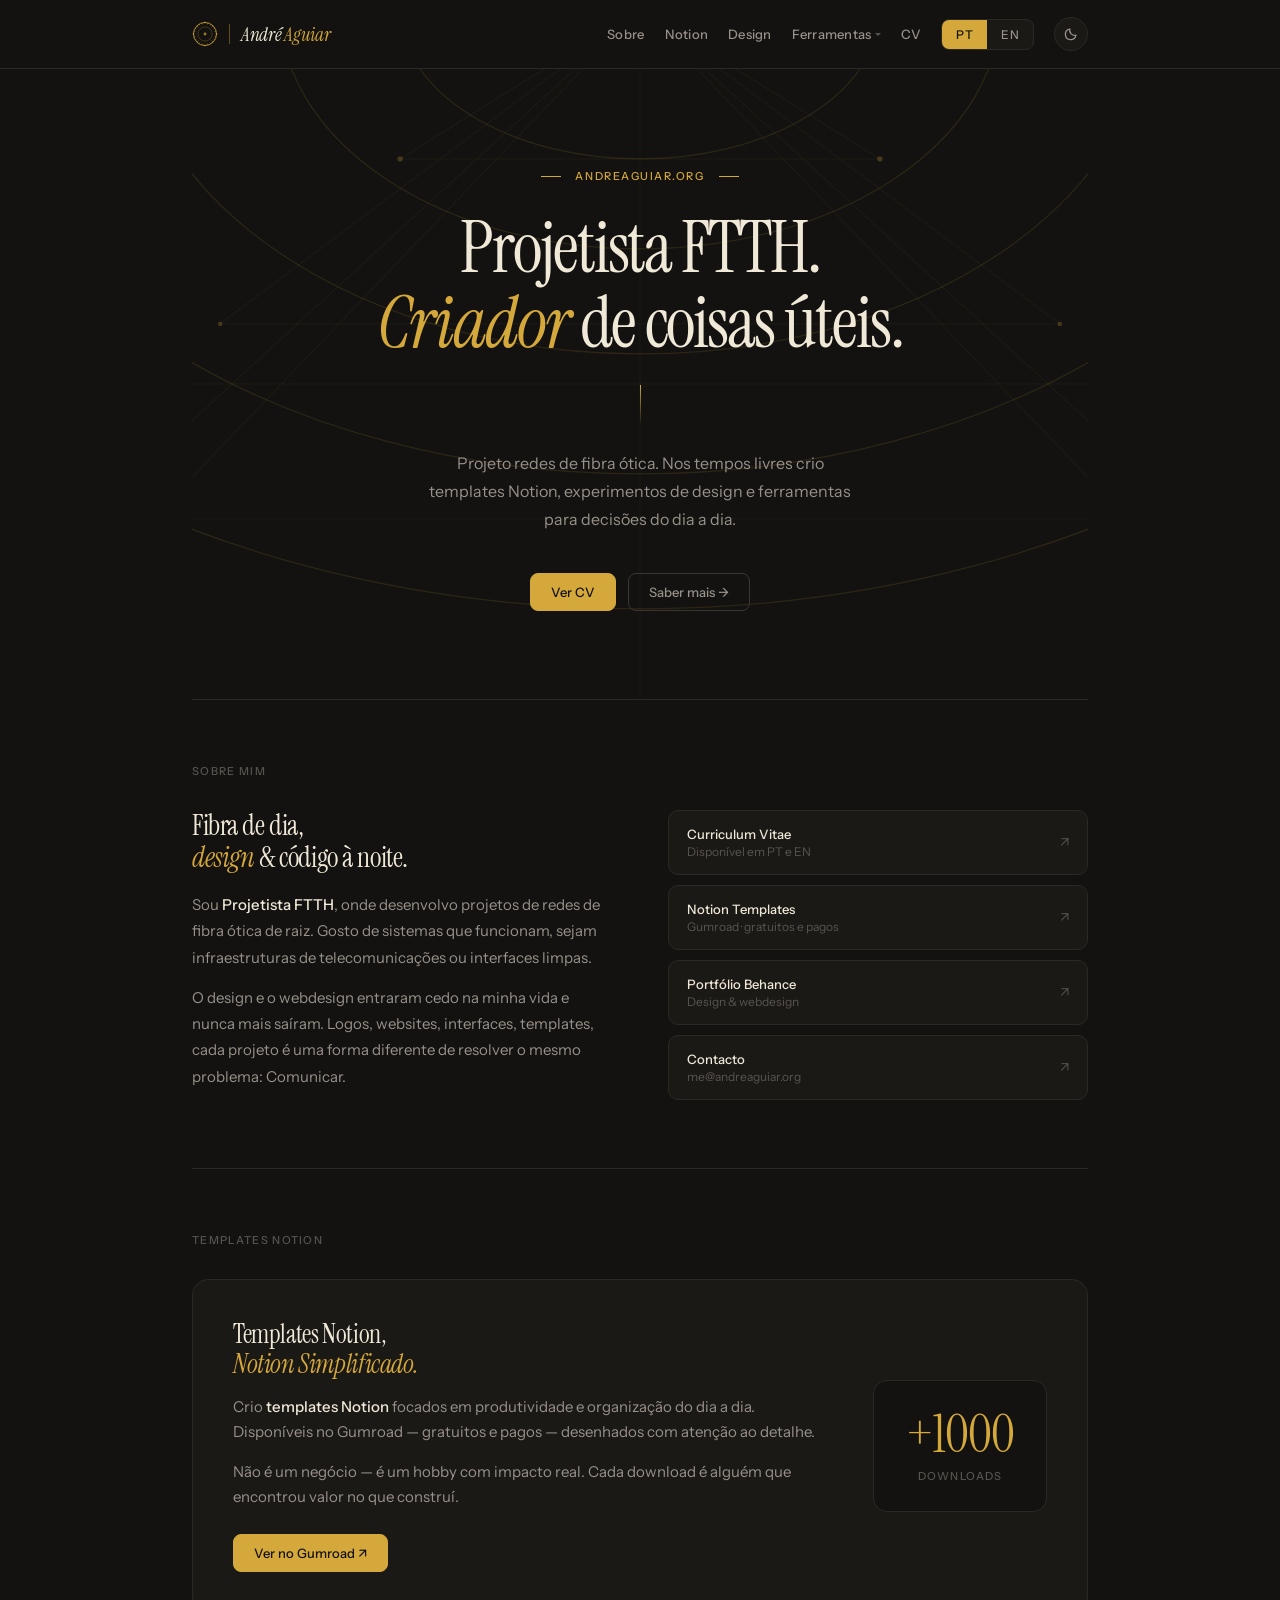
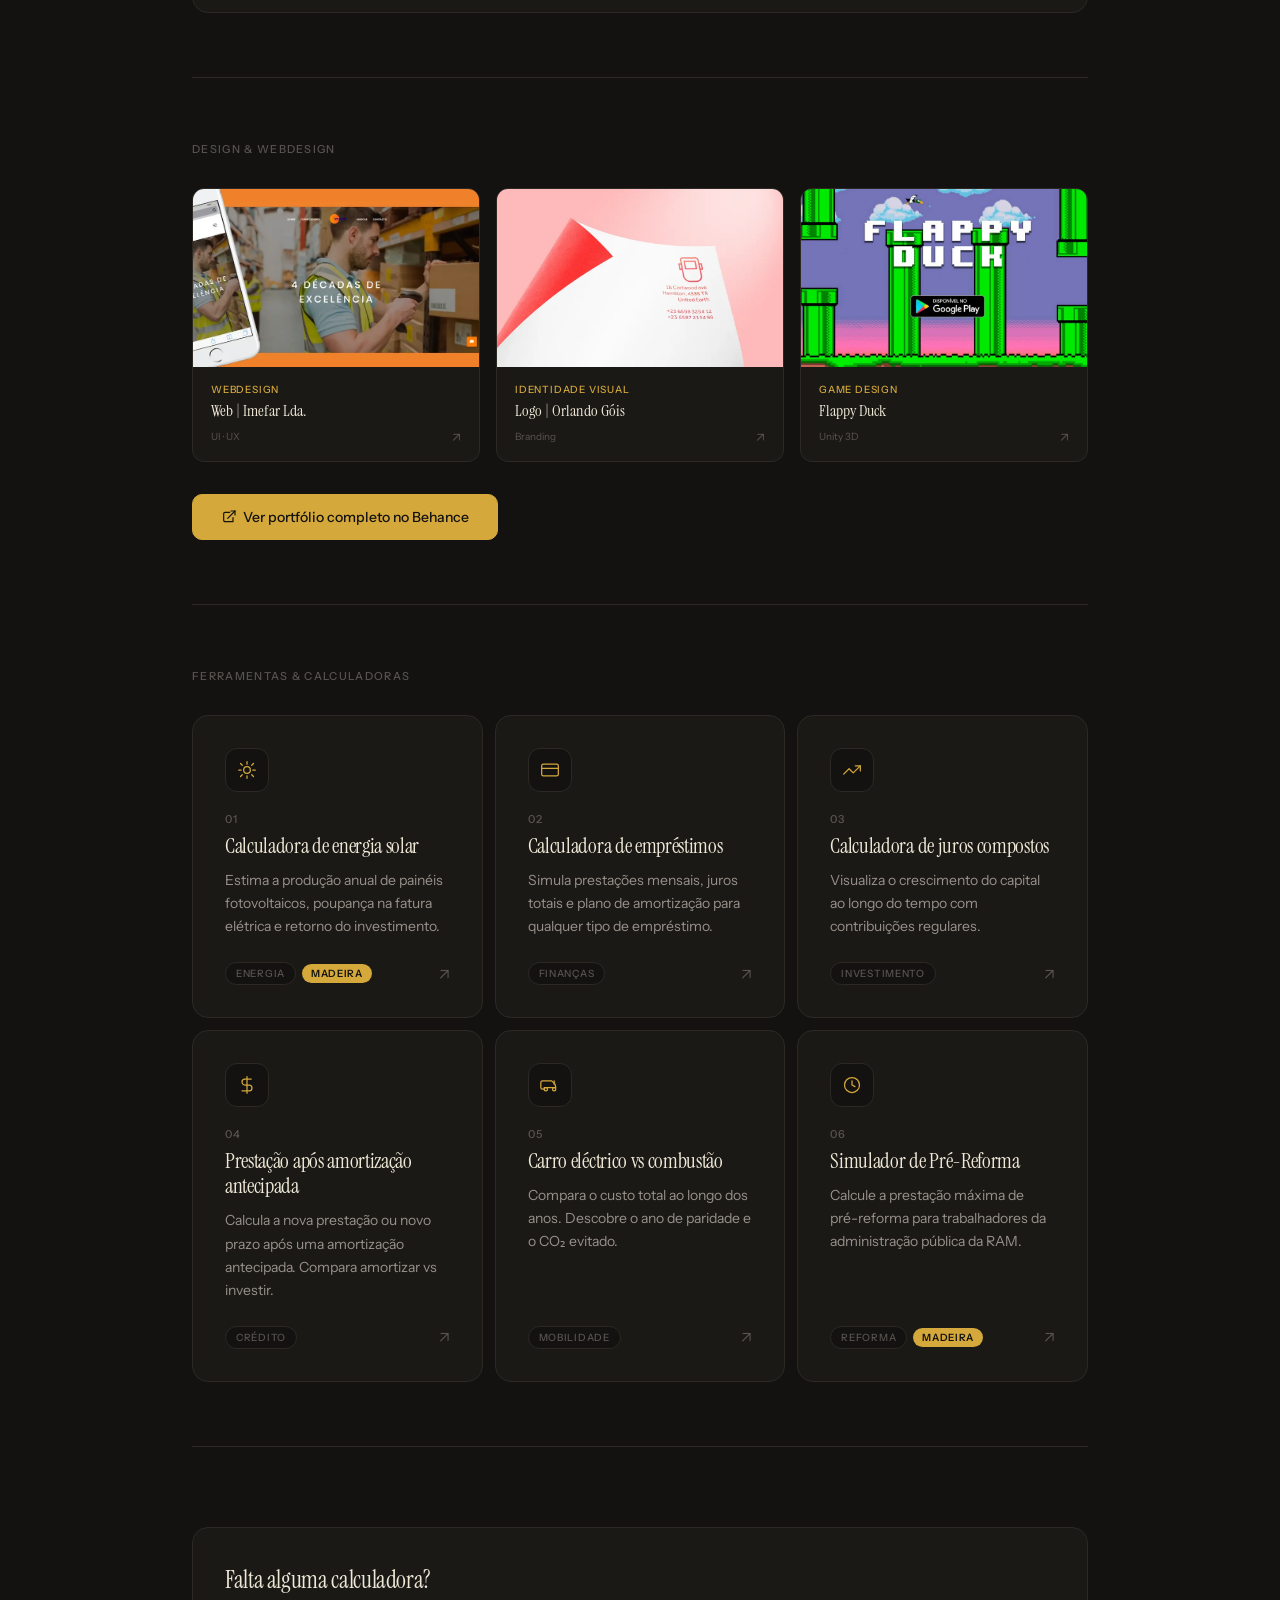
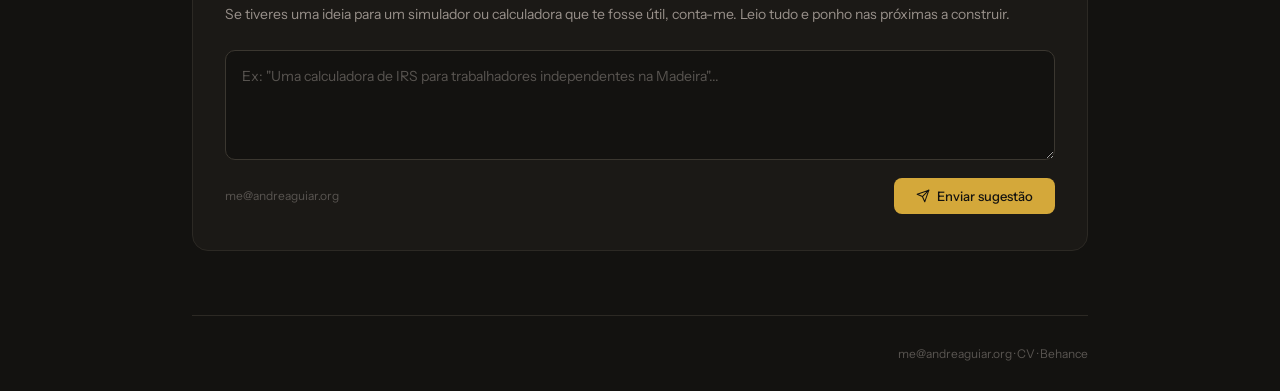
==== commit a527a3d6: "Move Madeira badge next to tag in footer, fix card 06 tag to "reforma" Co-Authored-By: Claude Sonnet" ====
--- a/index.html
+++ b/index.html
@@ -484,12 +484,12 @@
 
       <a class="t-card" href="solar.html">
         <div class="t-icon"><svg viewBox="0 0 24 24"><circle cx="12" cy="12" r="4"/><line x1="12" y1="2" x2="12" y2="5"/><line x1="12" y1="19" x2="12" y2="22"/><line x1="4.22" y1="4.22" x2="6.34" y2="6.34"/><line x1="17.66" y1="17.66" x2="19.78" y2="19.78"/><line x1="2" y1="12" x2="5" y2="12"/><line x1="19" y1="12" x2="22" y2="12"/><line x1="4.22" y1="19.78" x2="6.34" y2="17.66"/><line x1="17.66" y1="6.34" x2="19.78" y2="4.22"/></svg></div>
-        <div class="t-num-row"><span class="t-num">01</span><span class="t-badge-ram">Madeira</span></div>
+        <span class="t-num">01</span>
         <h3 lang="pt">Calculadora de energia solar</h3>
         <h3 lang="en">Solar energy calculator</h3>
         <p lang="pt">Estima a produção anual de painéis fotovoltaicos, poupança na fatura elétrica e retorno do investimento.</p>
         <p lang="en">Estimates annual panel output, electricity bill savings and return on investment.</p>
-        <div class="t-foot"><span class="t-tag" lang="pt">energia</span><span class="t-tag" lang="en">energy</span><span class="t-arrow">↗</span></div>
+        <div class="t-foot"><div style="display:flex;gap:6px;align-items:center;flex-wrap:wrap;"><span class="t-tag" lang="pt">energia</span><span class="t-tag" lang="en">energy</span><span class="t-badge-ram">Madeira</span></div><span class="t-arrow">↗</span></div>
       </a>
 
       <a class="t-card" href="emprestimos.html">
@@ -534,12 +534,12 @@
 
       <a class="t-card" href="pre-reforma.html">
         <div class="t-icon"><svg viewBox="0 0 24 24" fill="none" stroke="currentColor" stroke-width="1.5" stroke-linecap="round" stroke-linejoin="round"><circle cx="12" cy="12" r="9"/><polyline points="12 7 12 12 15.5 14"/></svg></div>
-        <div class="t-num-row"><span class="t-num">06</span><span class="t-badge-ram">Madeira</span></div>
+        <span class="t-num">06</span>
         <h3 lang="pt">Simulador de Pré-Reforma</h3>
         <h3 lang="en">Pre-Retirement Simulator</h3>
         <p lang="pt">Calcule a prestação máxima de pré-reforma para trabalhadores da administração pública da RAM.</p>
         <p lang="en">Calculate the maximum pre-retirement allowance for RAM public administration workers.</p>
-        <div class="t-foot"><span class="t-tag" lang="pt">funcionário público</span><span class="t-tag" lang="en">public sector</span><span class="t-arrow">↗</span></div>
+        <div class="t-foot"><div style="display:flex;gap:6px;align-items:center;flex-wrap:wrap;"><span class="t-tag" lang="pt">reforma</span><span class="t-tag" lang="en">retirement</span><span class="t-badge-ram">Madeira</span></div><span class="t-arrow">↗</span></div>
       </a>
 
     </div>
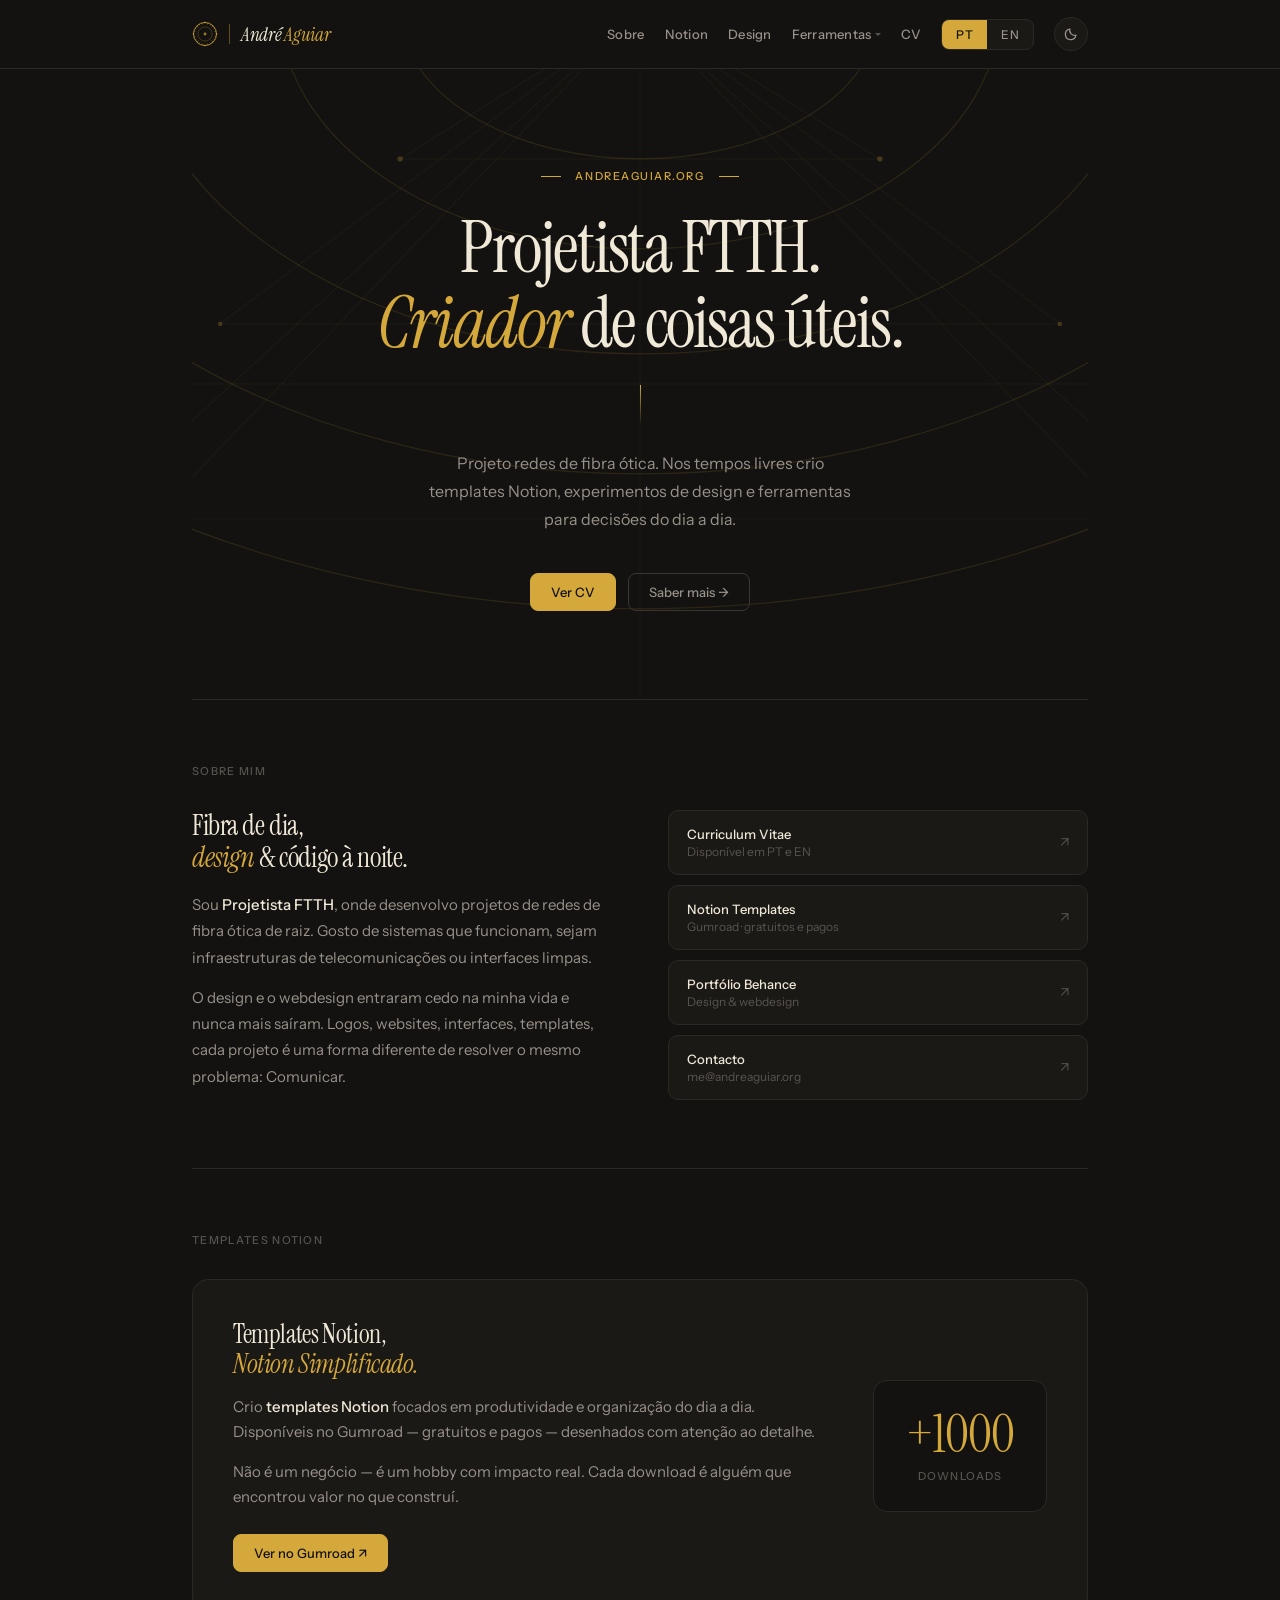
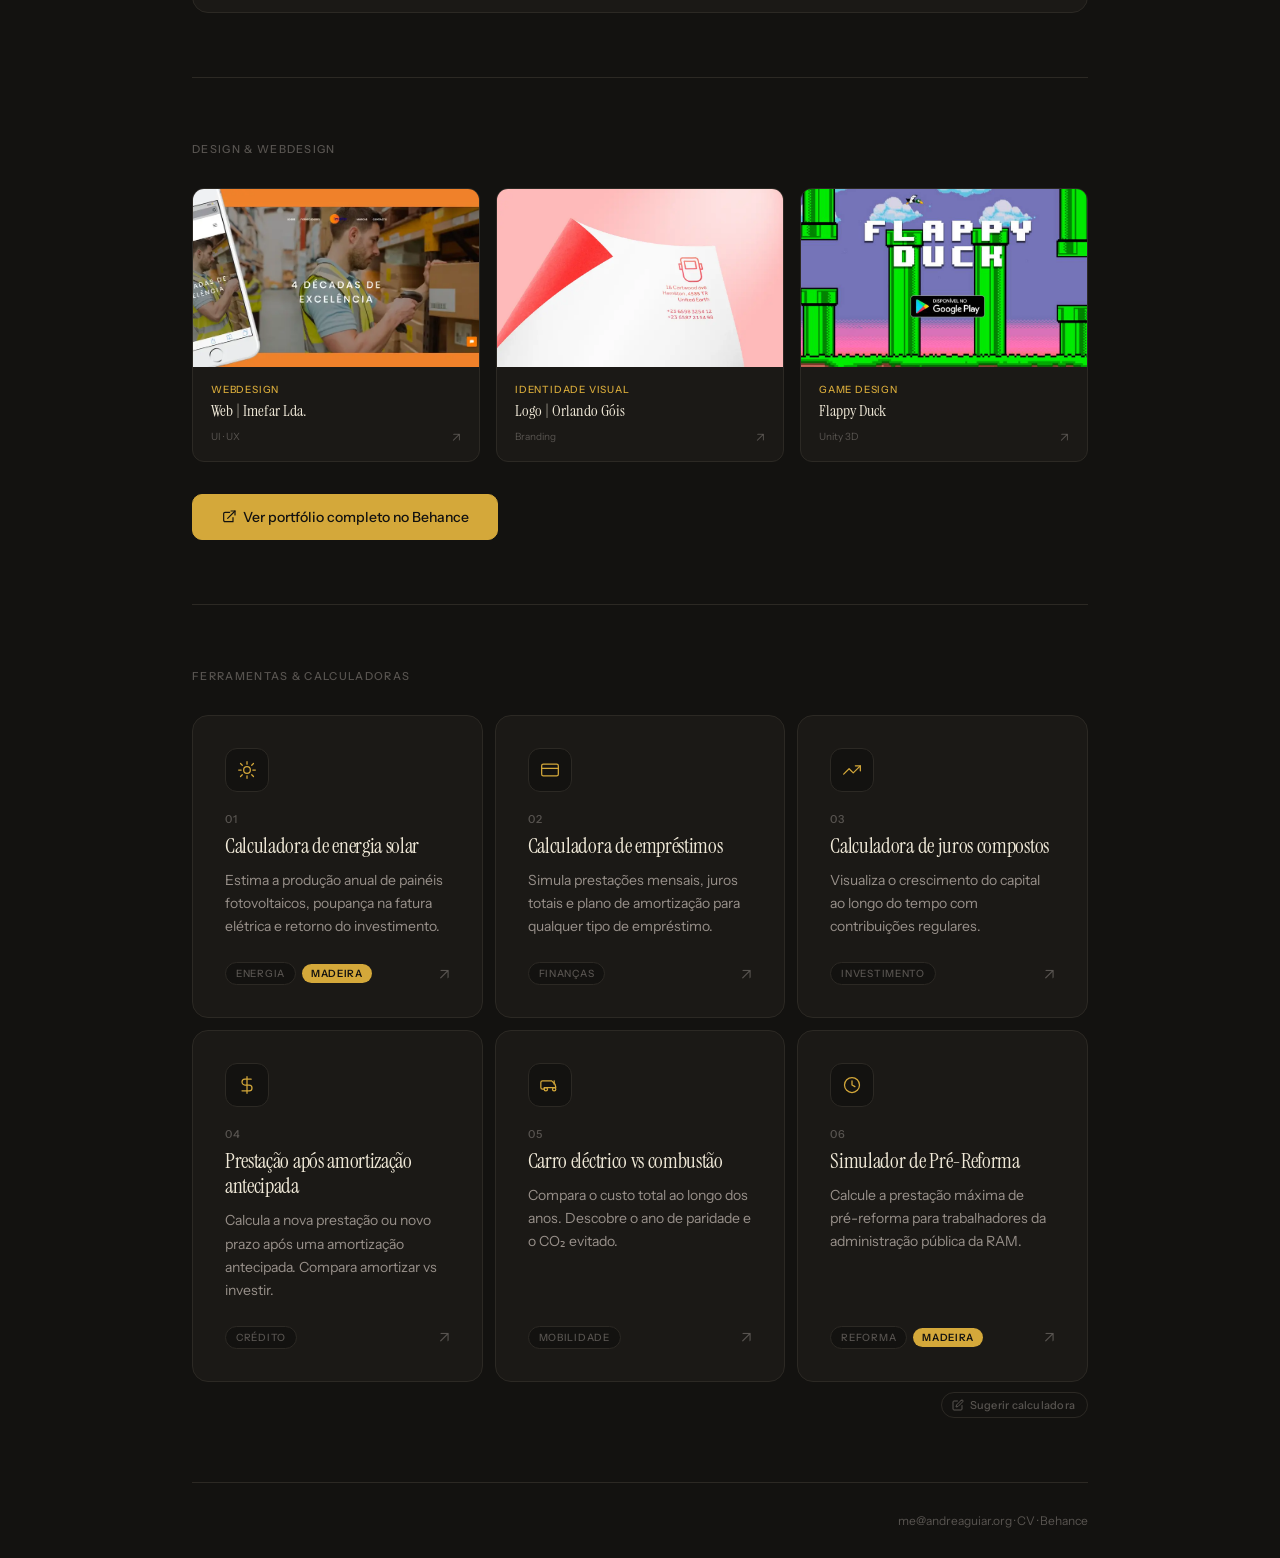
==== commit 0bc0990f: "Redesign suggest box: discrete trigger button that expands textarea on click Co-Authored-By: Claude " ====
--- a/index.html
+++ b/index.html
@@ -227,17 +227,19 @@
     .t-badge-ram { font-size: 10px; font-weight: 600; padding: 3px 9px; border-radius: 20px; background: var(--gold); color: var(--bg); text-transform: uppercase; letter-spacing: .07em; flex-shrink: 0; }
     .t-num-row { display: flex; align-items: center; justify-content: space-between; margin-bottom: 8px; }
     /* ── SUGGEST BOX ── */
-    .suggest-card { background: var(--surface); border: 1px solid var(--border); border-radius: 16px; padding: 36px 32px; }
-    .suggest-card h3 { font-family: 'Instrument Serif', serif; font-size: 24px; font-weight: 400; color: var(--text); margin-bottom: 8px; letter-spacing: -.015em; }
-    .suggest-card > p { font-size: 14px; color: var(--muted); margin-bottom: 24px; line-height: 1.65; }
-    .suggest-textarea { width: 100%; min-height: 110px; padding: 14px 16px; font-family: 'Instrument Sans', sans-serif; font-size: 14px; color: var(--text); background: var(--bg); border: 1px solid var(--border2); border-radius: 10px; resize: vertical; outline: none; transition: border-color .2s; line-height: 1.6; }
+    .suggest-trigger-wrap { display: flex; justify-content: flex-end; margin-top: 10px; }
+    .suggest-trigger { display: inline-flex; align-items: center; gap: 6px; padding: 5px 12px 5px 10px; border: 1px solid var(--border); border-radius: 20px; background: transparent; font-family: 'Instrument Sans', sans-serif; font-size: 11px; font-weight: 500; color: var(--hint); cursor: pointer; transition: border-color .2s, color .2s; letter-spacing: .02em; }
+    .suggest-trigger:hover { border-color: var(--gold); color: var(--gold); }
+    .suggest-expand { overflow: hidden; max-height: 0; transition: max-height .35s cubic-bezier(.4,0,.2,1), opacity .3s; opacity: 0; pointer-events: none; }
+    .suggest-expand.open { max-height: 320px; opacity: 1; pointer-events: auto; }
+    .suggest-inner { padding-top: 14px; }
+    .suggest-textarea { width: 100%; min-height: 100px; padding: 12px 14px; font-family: 'Instrument Sans', sans-serif; font-size: 14px; color: var(--text); background: var(--surface); border: 1px solid var(--border2); border-radius: 10px; resize: none; outline: none; transition: border-color .2s; line-height: 1.6; }
     .suggest-textarea:focus { border-color: var(--gold); }
     .suggest-textarea::placeholder { color: var(--hint); }
-    .suggest-footer { display: flex; align-items: center; justify-content: space-between; margin-top: 14px; flex-wrap: wrap; gap: 10px; }
-    .suggest-note { font-size: 12px; color: var(--hint); }
-    .suggest-btn { display: inline-flex; align-items: center; gap: 7px; padding: 10px 22px; background: var(--gold); color: var(--bg); border: none; border-radius: 8px; font-family: 'Instrument Sans', sans-serif; font-size: 13px; font-weight: 500; cursor: pointer; transition: opacity .2s; }
+    .suggest-footer { display: flex; align-items: center; justify-content: space-between; margin-top: 10px; flex-wrap: wrap; gap: 8px; }
+    .suggest-note { font-size: 11.5px; color: var(--hint); }
+    .suggest-btn { display: inline-flex; align-items: center; gap: 7px; padding: 9px 20px; background: var(--gold); color: var(--bg); border: none; border-radius: 8px; font-family: 'Instrument Sans', sans-serif; font-size: 13px; font-weight: 500; cursor: pointer; transition: opacity .2s; }
     .suggest-btn:hover { opacity: .82; }
-    .suggest-btn:disabled { opacity: .45; cursor: default; }
     .t-soon {
       display: inline-flex; align-items: center; gap: 5px;
       font-size: 10px; font-weight: 500; letter-spacing: .1em; text-transform: uppercase;
@@ -543,24 +545,29 @@
       </a>
 
     </div>
-  </section>
-
-  <section class="sec" id="sugestoes" style="margin-top:16px;">
-    <div class="suggest-card">
-      <h3 lang="pt">Falta alguma calculadora?</h3>
-      <h3 lang="en">Missing a calculator?</h3>
-      <p lang="pt">Se tiveres uma ideia para um simulador ou calculadora que te fosse útil, conta-me. Leio tudo e ponho nas próximas a construir.</p>
-      <p lang="en">If you have an idea for a simulator or calculator that would be useful to you, let me know. I read everything and add it to the build queue.</p>
-      <textarea class="suggest-textarea" id="suggestText" lang="pt" placeholder="Ex: &quot;Uma calculadora de IRS para trabalhadores independentes na Madeira&quot;..."></textarea>
-      <div class="suggest-footer">
-        <span class="suggest-note">me@andreaguiar.org</span>
-        <button class="suggest-btn" id="suggestBtn" onclick="enviarSugestao()">
-          <svg width="14" height="14" viewBox="0 0 24 24" fill="none" stroke="currentColor" stroke-width="1.8" stroke-linecap="round" stroke-linejoin="round"><line x1="22" y1="2" x2="11" y2="13"/><polygon points="22 2 15 22 11 13 2 9 22 2"/></svg>
-          <span lang="pt">Enviar sugestão</span>
-          <span lang="en">Send suggestion</span>
-        </button>
+
+    <div class="suggest-trigger-wrap">
+      <button class="suggest-trigger" onclick="toggleSuggest()" id="suggestTrigger">
+        <svg width="12" height="12" viewBox="0 0 24 24" fill="none" stroke="currentColor" stroke-width="2" stroke-linecap="round" stroke-linejoin="round"><path d="M11 4H4a2 2 0 0 0-2 2v14a2 2 0 0 0 2 2h14a2 2 0 0 0 2-2v-7"/><path d="M18.5 2.5a2.121 2.121 0 0 1 3 3L12 15l-4 1 1-4 9.5-9.5z"/></svg>
+        <span lang="pt">Sugerir calculadora</span>
+        <span lang="en">Suggest a calculator</span>
+      </button>
+    </div>
+
+    <div class="suggest-expand" id="suggestExpand">
+      <div class="suggest-inner">
+        <textarea class="suggest-textarea" id="suggestText" placeholder="Ex: &quot;Uma calculadora de IRS para trabalhadores independentes na Madeira&quot;..." rows="4"></textarea>
+        <div class="suggest-footer">
+          <span class="suggest-note">me@andreaguiar.org</span>
+          <button class="suggest-btn" onclick="enviarSugestao()">
+            <svg width="13" height="13" viewBox="0 0 24 24" fill="none" stroke="currentColor" stroke-width="1.8" stroke-linecap="round" stroke-linejoin="round"><line x1="22" y1="2" x2="11" y2="13"/><polygon points="22 2 15 22 11 13 2 9 22 2"/></svg>
+            <span lang="pt">Enviar sugestão</span>
+            <span lang="en">Send suggestion</span>
+          </button>
+        </div>
       </div>
     </div>
+
   </section>
 
 </div>
@@ -694,15 +701,19 @@
   });
 
   // ── SUGGEST BOX ──
+  function toggleSuggest() {
+    const expand = document.getElementById('suggestExpand');
+    const isOpen = expand.classList.toggle('open');
+    if (isOpen) {
+      setTimeout(() => document.getElementById('suggestText').focus(), 50);
+    }
+  }
   function enviarSugestao() {
     const text = document.getElementById('suggestText').value.trim();
     if (!text) return;
     const lang = root.getAttribute('lang') || 'pt';
-    const subject = lang === 'en'
-      ? 'Calculator suggestion'
-      : 'Sugestão de calculadora';
-    const body = text;
-    window.location.href = 'mailto:me@andreaguiar.org?subject=' + encodeURIComponent(subject) + '&body=' + encodeURIComponent(body);
+    const subject = lang === 'en' ? 'Calculator suggestion' : 'Sugestão de calculadora';
+    window.location.href = 'mailto:me@andreaguiar.org?subject=' + encodeURIComponent(subject) + '&body=' + encodeURIComponent(text);
   }
   document.getElementById('suggestText').addEventListener('keydown', e => {
     if (e.key === 'Enter' && (e.ctrlKey || e.metaKey)) enviarSugestao();
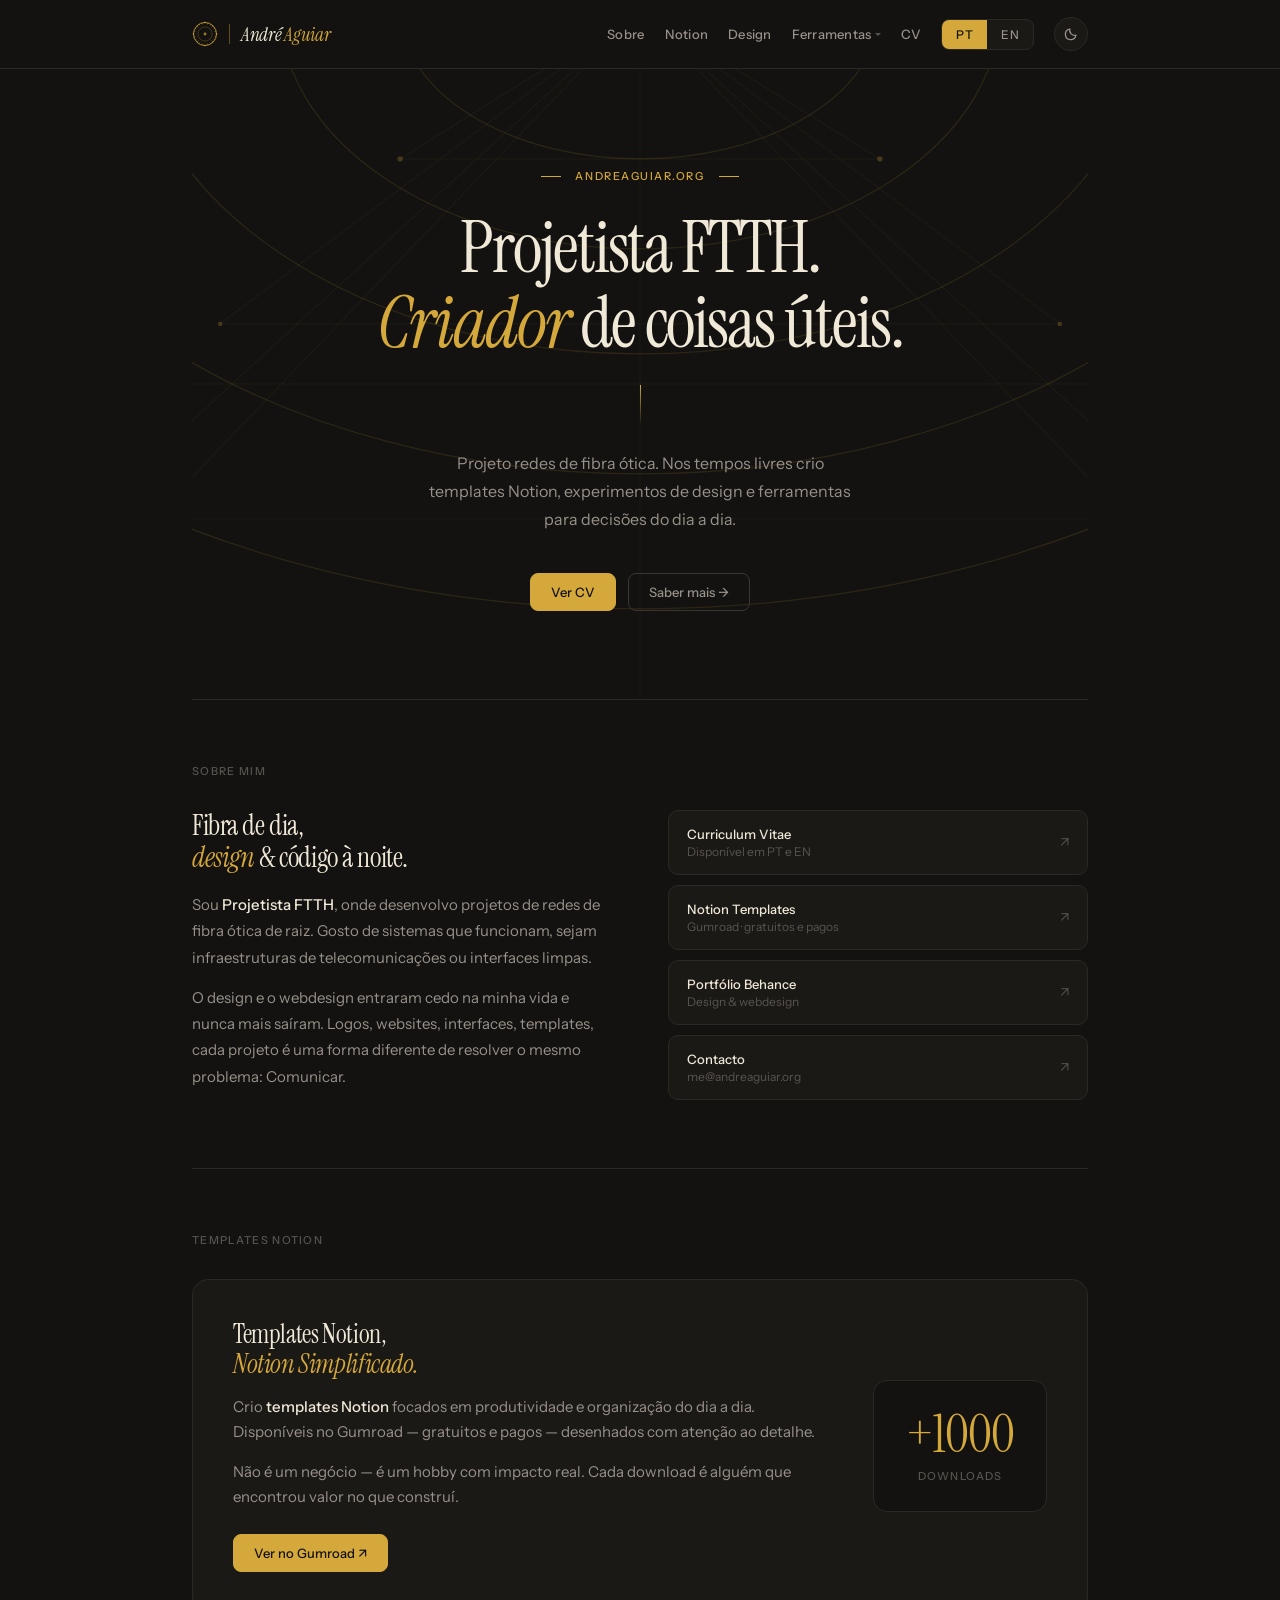
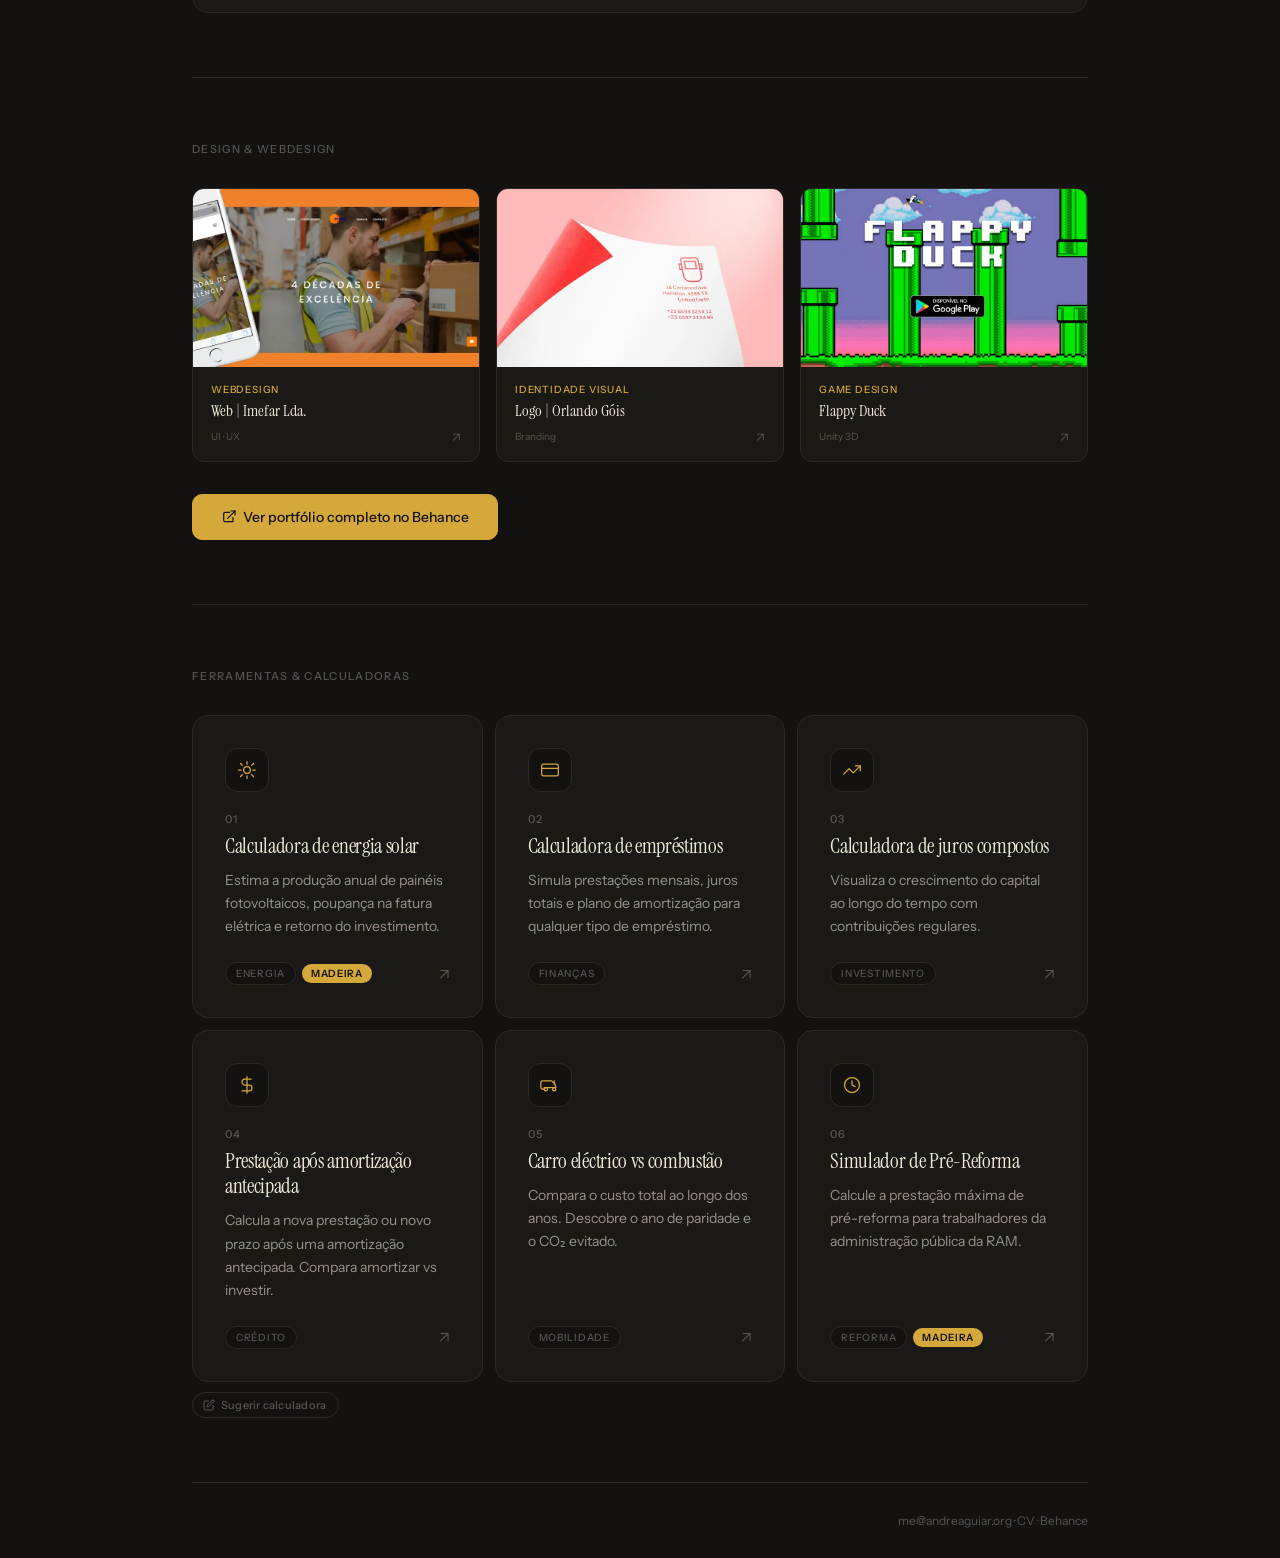
==== commit 1d663e8c: "Fix suggest box: left-align trigger, fix mailto via anchor click Co-Authored-By: Claude Sonnet 4.6 <" ====
--- a/index.html
+++ b/index.html
@@ -227,11 +227,11 @@
     .t-badge-ram { font-size: 10px; font-weight: 600; padding: 3px 9px; border-radius: 20px; background: var(--gold); color: var(--bg); text-transform: uppercase; letter-spacing: .07em; flex-shrink: 0; }
     .t-num-row { display: flex; align-items: center; justify-content: space-between; margin-bottom: 8px; }
     /* ── SUGGEST BOX ── */
-    .suggest-trigger-wrap { display: flex; justify-content: flex-end; margin-top: 10px; }
+    .suggest-trigger-wrap { display: flex; justify-content: flex-start; margin-top: 10px; }
     .suggest-trigger { display: inline-flex; align-items: center; gap: 6px; padding: 5px 12px 5px 10px; border: 1px solid var(--border); border-radius: 20px; background: transparent; font-family: 'Instrument Sans', sans-serif; font-size: 11px; font-weight: 500; color: var(--hint); cursor: pointer; transition: border-color .2s, color .2s; letter-spacing: .02em; }
     .suggest-trigger:hover { border-color: var(--gold); color: var(--gold); }
-    .suggest-expand { overflow: hidden; max-height: 0; transition: max-height .35s cubic-bezier(.4,0,.2,1), opacity .3s; opacity: 0; pointer-events: none; }
-    .suggest-expand.open { max-height: 320px; opacity: 1; pointer-events: auto; }
+    .suggest-expand { overflow: hidden; max-height: 0; transition: max-height .4s cubic-bezier(.4,0,.2,1), opacity .3s; opacity: 0; pointer-events: none; }
+    .suggest-expand.open { max-height: 500px; opacity: 1; pointer-events: auto; }
     .suggest-inner { padding-top: 14px; }
     .suggest-textarea { width: 100%; min-height: 100px; padding: 12px 14px; font-family: 'Instrument Sans', sans-serif; font-size: 14px; color: var(--text); background: var(--surface); border: 1px solid var(--border2); border-radius: 10px; resize: none; outline: none; transition: border-color .2s; line-height: 1.6; }
     .suggest-textarea:focus { border-color: var(--gold); }
@@ -713,7 +713,13 @@
     if (!text) return;
     const lang = root.getAttribute('lang') || 'pt';
     const subject = lang === 'en' ? 'Calculator suggestion' : 'Sugestão de calculadora';
-    window.location.href = 'mailto:me@andreaguiar.org?subject=' + encodeURIComponent(subject) + '&body=' + encodeURIComponent(text);
+    const mailto = 'mailto:me@andreaguiar.org?subject=' + encodeURIComponent(subject) + '&body=' + encodeURIComponent(text);
+    const a = document.createElement('a');
+    a.href = mailto;
+    a.target = '_blank';
+    document.body.appendChild(a);
+    a.click();
+    document.body.removeChild(a);
   }
   document.getElementById('suggestText').addEventListener('keydown', e => {
     if (e.key === 'Enter' && (e.ctrlKey || e.metaKey)) enviarSugestao();
